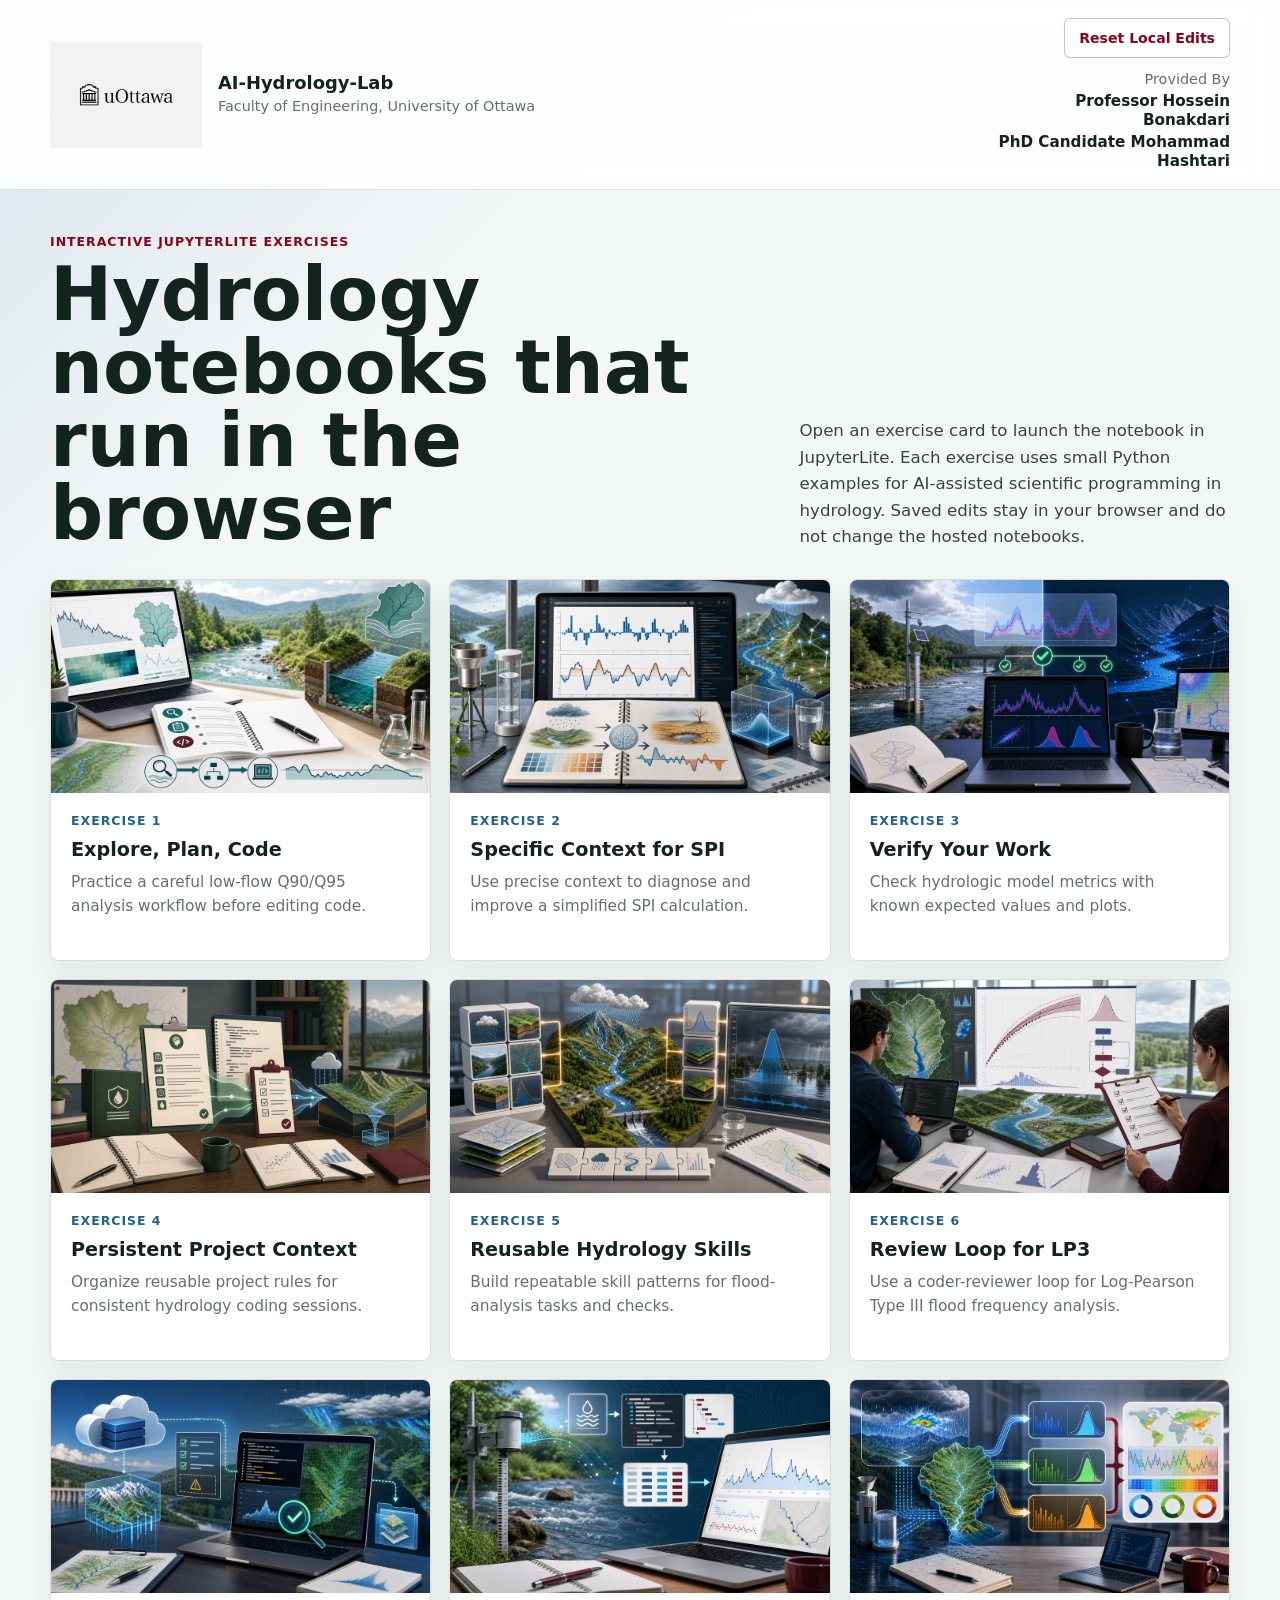
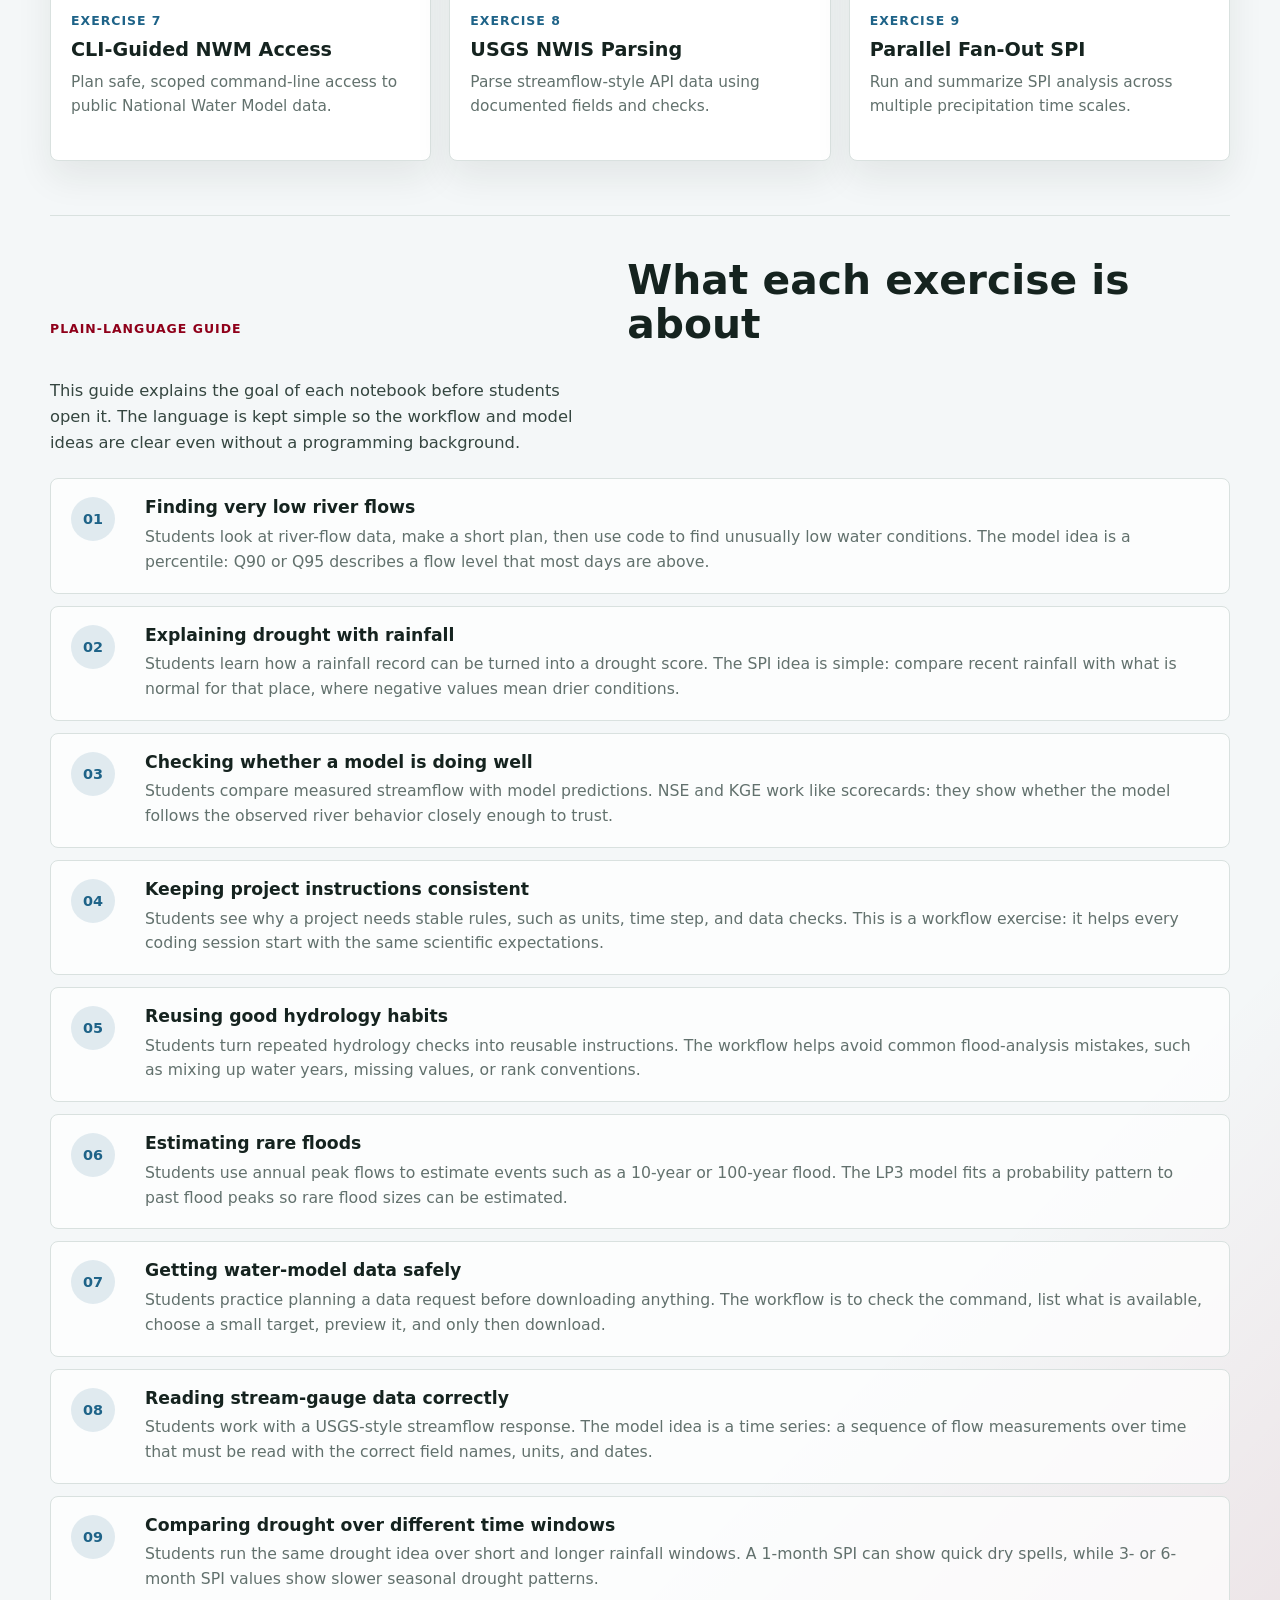
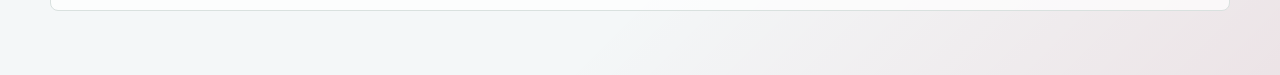
==== site/index.html @ 19d8a598 "Add plain-language exercise guide" ====
<!doctype html>
<html lang="en">
  <head>
    <meta charset="utf-8">
    <meta name="viewport" content="width=device-width, initial-scale=1">
    <title>AI-Hydrology-Lab</title>
    <meta
      name="description"
      content="Browser-based hydrology notebook exercises from the Faculty of Engineering, University of Ottawa."
    >
    <link rel="stylesheet" href="styles.css">
    <script id="jupyter-config-data" type="application/json">
      {}
    </script>
  </head>
  <body>
    <header class="site-header">
      <div class="header-inner">
        <a class="brand" href="./" aria-label="AI-Hydrology-Lab home">
          <img src="assets/uottawa_logo_horizontal_grey.png" alt="uOttawa logo">
          <span>
            <strong>AI-Hydrology-Lab</strong>
            <small>Faculty of Engineering, University of Ottawa</small>
          </span>
        </a>
        <div class="header-side">
          <a class="reset-link" href="reset.html">Reset Local Edits</a>
          <div class="credit">
            <span>Provided By</span>
            <strong>Professor Hossein Bonakdari</strong>
            <strong>PhD Candidate Mohammad Hashtari</strong>
          </div>
        </div>
      </div>
    </header>

    <main>
      <section class="intro" aria-labelledby="page-title">
        <div>
          <p class="eyebrow">Interactive JupyterLite exercises</p>
          <h1 id="page-title">Hydrology notebooks that run in the browser</h1>
        </div>
        <p>
          Open an exercise card to launch the notebook in JupyterLite. Each exercise uses small
          Python examples for AI-assisted scientific programming in hydrology.
          Saved edits stay in your browser and do not change the hosted notebooks.
        </p>
      </section>

      <section class="exercise-grid" aria-label="Exercise cards">
        <a class="exercise-card" href="lab/index.html?path=notebooks/01_explore_plan_code.ipynb">
          <img src="assets/exercise-01.jpg" alt="Low-flow analysis thumbnail">
          <div class="card-copy">
            <span>Exercise 1</span>
            <h2>Explore, Plan, Code</h2>
            <p>Practice a careful low-flow Q90/Q95 analysis workflow before editing code.</p>
          </div>
        </a>

        <a class="exercise-card" href="lab/index.html?path=notebooks/02_specific_context_spi.ipynb">
          <img src="assets/exercise-02.jpg" alt="SPI drought analysis thumbnail">
          <div class="card-copy">
            <span>Exercise 2</span>
            <h2>Specific Context for SPI</h2>
            <p>Use precise context to diagnose and improve a simplified SPI calculation.</p>
          </div>
        </a>

        <a class="exercise-card" href="lab/index.html?path=notebooks/03_verify_your_work_metrics.ipynb">
          <img src="assets/exercise-03.jpg" alt="Model metric verification thumbnail">
          <div class="card-copy">
            <span>Exercise 3</span>
            <h2>Verify Your Work</h2>
            <p>Check hydrologic model metrics with known expected values and plots.</p>
          </div>
        </a>

        <a class="exercise-card" href="lab/index.html?path=notebooks/04_persistent_project_context.ipynb">
          <img src="assets/exercise-04.jpg" alt="Project context workflow thumbnail">
          <div class="card-copy">
            <span>Exercise 4</span>
            <h2>Persistent Project Context</h2>
            <p>Organize reusable project rules for consistent hydrology coding sessions.</p>
          </div>
        </a>

        <a class="exercise-card" href="lab/index.html?path=notebooks/05_reusable_hydrology_skills.ipynb">
          <img src="assets/exercise-05.jpg" alt="Reusable hydrology skill thumbnail">
          <div class="card-copy">
            <span>Exercise 5</span>
            <h2>Reusable Hydrology Skills</h2>
            <p>Build repeatable skill patterns for flood-analysis tasks and checks.</p>
          </div>
        </a>

        <a class="exercise-card" href="lab/index.html?path=notebooks/06_review_loop_lp3_frequency.ipynb">
          <img src="assets/exercise-06.jpg" alt="Flood frequency review thumbnail">
          <div class="card-copy">
            <span>Exercise 6</span>
            <h2>Review Loop for LP3</h2>
            <p>Use a coder-reviewer loop for Log-Pearson Type III flood frequency analysis.</p>
          </div>
        </a>

        <a class="exercise-card" href="lab/index.html?path=notebooks/07_cli_guided_nwm_data_access.ipynb">
          <img src="assets/exercise-07.jpg" alt="NWM data access thumbnail">
          <div class="card-copy">
            <span>Exercise 7</span>
            <h2>CLI-Guided NWM Access</h2>
            <p>Plan safe, scoped command-line access to public National Water Model data.</p>
          </div>
        </a>

        <a class="exercise-card" href="lab/index.html?path=notebooks/08_api_grounded_usgs_nwis_streamflow.ipynb">
          <img src="assets/exercise-08.jpg" alt="USGS streamflow parsing thumbnail">
          <div class="card-copy">
            <span>Exercise 8</span>
            <h2>USGS NWIS Parsing</h2>
            <p>Parse streamflow-style API data using documented fields and checks.</p>
          </div>
        </a>

        <a class="exercise-card" href="lab/index.html?path=notebooks/09_parallel_fanout_spi_timescales.ipynb">
          <img src="assets/exercise-09.jpg" alt="Parallel SPI timescale thumbnail">
          <div class="card-copy">
            <span>Exercise 9</span>
            <h2>Parallel Fan-Out SPI</h2>
            <p>Run and summarize SPI analysis across multiple precipitation time scales.</p>
          </div>
        </a>
      </section>

      <section class="plain-guide" aria-labelledby="plain-guide-title">
        <div class="plain-guide-heading">
          <p class="eyebrow">Plain-language guide</p>
          <h2 id="plain-guide-title">What each exercise is about</h2>
          <p>
            This guide explains the goal of each notebook before students open it.
            The language is kept simple so the workflow and model ideas are clear even
            without a programming background.
          </p>
        </div>

        <div class="guide-list">
          <article class="guide-item">
            <span>01</span>
            <div>
              <h3>Finding very low river flows</h3>
              <p>
                Students look at river-flow data, make a short plan, then use code to
                find unusually low water conditions. The model idea is a percentile:
                Q90 or Q95 describes a flow level that most days are above.
              </p>
            </div>
          </article>

          <article class="guide-item">
            <span>02</span>
            <div>
              <h3>Explaining drought with rainfall</h3>
              <p>
                Students learn how a rainfall record can be turned into a drought score.
                The SPI idea is simple: compare recent rainfall with what is normal for
                that place, where negative values mean drier conditions.
              </p>
            </div>
          </article>

          <article class="guide-item">
            <span>03</span>
            <div>
              <h3>Checking whether a model is doing well</h3>
              <p>
                Students compare measured streamflow with model predictions. NSE and KGE
                work like scorecards: they show whether the model follows the observed
                river behavior closely enough to trust.
              </p>
            </div>
          </article>

          <article class="guide-item">
            <span>04</span>
            <div>
              <h3>Keeping project instructions consistent</h3>
              <p>
                Students see why a project needs stable rules, such as units, time step,
                and data checks. This is a workflow exercise: it helps every coding
                session start with the same scientific expectations.
              </p>
            </div>
          </article>

          <article class="guide-item">
            <span>05</span>
            <div>
              <h3>Reusing good hydrology habits</h3>
              <p>
                Students turn repeated hydrology checks into reusable instructions. The
                workflow helps avoid common flood-analysis mistakes, such as mixing up
                water years, missing values, or rank conventions.
              </p>
            </div>
          </article>

          <article class="guide-item">
            <span>06</span>
            <div>
              <h3>Estimating rare floods</h3>
              <p>
                Students use annual peak flows to estimate events such as a 10-year or
                100-year flood. The LP3 model fits a probability pattern to past flood
                peaks so rare flood sizes can be estimated.
              </p>
            </div>
          </article>

          <article class="guide-item">
            <span>07</span>
            <div>
              <h3>Getting water-model data safely</h3>
              <p>
                Students practice planning a data request before downloading anything.
                The workflow is to check the command, list what is available, choose a
                small target, preview it, and only then download.
              </p>
            </div>
          </article>

          <article class="guide-item">
            <span>08</span>
            <div>
              <h3>Reading stream-gauge data correctly</h3>
              <p>
                Students work with a USGS-style streamflow response. The model idea is a
                time series: a sequence of flow measurements over time that must be read
                with the correct field names, units, and dates.
              </p>
            </div>
          </article>

          <article class="guide-item">
            <span>09</span>
            <div>
              <h3>Comparing drought over different time windows</h3>
              <p>
                Students run the same drought idea over short and longer rainfall windows.
                A 1-month SPI can show quick dry spells, while 3- or 6-month SPI values
                show slower seasonal drought patterns.
              </p>
            </div>
          </article>
        </div>
      </section>
    </main>
  </body>
</html>
---- site/styles.css ----
:root {
  color-scheme: light;
  --ink: #15231f;
  --muted: #62716d;
  --surface: #ffffff;
  --line: #d9e1df;
  --page: #f4f7f8;
  --green: #173f35;
  --blue: #1e6388;
  --garnet: #8f001a;
  --gold: #d6a94a;
  font-family: Inter, ui-sans-serif, system-ui, -apple-system, BlinkMacSystemFont, "Segoe UI", sans-serif;
}

* {
  box-sizing: border-box;
}

body {
  margin: 0;
  min-width: 320px;
  overflow-x: hidden;
  background:
    linear-gradient(135deg, rgba(30, 99, 136, 0.12), transparent 34rem),
    linear-gradient(315deg, rgba(143, 0, 26, 0.08), transparent 32rem),
    var(--page);
  color: var(--ink);
}

html {
  overflow-x: hidden;
}

.site-header {
  border-bottom: 1px solid var(--line);
  background: rgba(255, 255, 255, 0.88);
  backdrop-filter: blur(14px);
}

.header-inner {
  width: min(1180px, calc(100% - 32px));
  margin: 0 auto;
  display: flex;
  align-items: center;
  justify-content: space-between;
  gap: 24px;
  padding: 18px 0;
}

.brand {
  display: flex;
  align-items: center;
  gap: 16px;
  width: 100%;
  min-width: 0;
  color: inherit;
  text-decoration: none;
}

.brand img {
  width: 152px;
  height: auto;
  display: block;
}

.brand span,
.credit,
.header-side {
  display: grid;
  gap: 3px;
  min-width: 0;
}

.brand strong {
  font-size: 1.12rem;
  line-height: 1.15;
}

.brand small,
.credit span {
  color: var(--muted);
  font-size: 0.9rem;
  line-height: 1.35;
  overflow-wrap: break-word;
}

.credit {
  text-align: right;
  font-size: 0.95rem;
  line-height: 1.25;
}

.header-side {
  justify-items: end;
  gap: 12px;
}

.reset-link,
.reset-action,
.secondary-link {
  display: inline-flex;
  align-items: center;
  justify-content: center;
  min-height: 40px;
  border-radius: 6px;
  font-weight: 800;
  text-decoration: none;
}

.reset-link {
  padding: 0 14px;
  border: 1px solid rgba(143, 0, 26, 0.28);
  background: #fff;
  color: var(--garnet);
  font-size: 0.88rem;
}

.reset-link:hover,
.reset-link:focus-visible {
  border-color: rgba(143, 0, 26, 0.6);
  outline: 3px solid rgba(143, 0, 26, 0.12);
}

main {
  width: min(1180px, calc(100% - 32px));
  margin: 0 auto;
  padding: 44px 0 64px;
}

.intro {
  display: grid;
  grid-template-columns: minmax(0, 1.25fr) minmax(280px, 0.75fr);
  align-items: end;
  gap: 32px;
  margin-bottom: 28px;
}

.eyebrow {
  margin: 0 0 10px;
  color: var(--garnet);
  font-size: 0.78rem;
  font-weight: 800;
  letter-spacing: 0.08em;
  text-transform: uppercase;
}

h1 {
  margin: 0;
  max-width: 760px;
  font-size: 4.65rem;
  line-height: 0.98;
  letter-spacing: 0;
  overflow-wrap: break-word;
}

.intro > p {
  margin: 0;
  color: #354640;
  font-size: 1.04rem;
  line-height: 1.6;
  overflow-wrap: break-word;
}

.exercise-grid {
  display: grid;
  grid-template-columns: repeat(3, minmax(0, 1fr));
  gap: 18px;
}

.plain-guide {
  margin-top: 54px;
  padding-top: 42px;
  border-top: 1px solid var(--line);
}

.plain-guide-heading {
  display: grid;
  grid-template-columns: minmax(0, 0.95fr) minmax(280px, 1.05fr);
  gap: 32px;
  align-items: end;
  margin-bottom: 22px;
}

.plain-guide-heading h2 {
  margin: 0;
  max-width: 620px;
  font-size: 2.55rem;
  line-height: 1.08;
}

.plain-guide-heading > p:last-child {
  margin: 0;
  color: #354640;
  font-size: 1.02rem;
  line-height: 1.6;
}

.guide-list {
  display: grid;
  gap: 12px;
}

.guide-item {
  display: grid;
  grid-template-columns: 56px minmax(0, 1fr);
  gap: 18px;
  align-items: start;
  padding: 18px 20px;
  border: 1px solid var(--line);
  border-radius: 8px;
  background: rgba(255, 255, 255, 0.72);
}

.guide-item > span {
  display: inline-flex;
  align-items: center;
  justify-content: center;
  width: 44px;
  height: 44px;
  border-radius: 50%;
  background: rgba(30, 99, 136, 0.12);
  color: var(--blue);
  font-size: 0.9rem;
  font-weight: 900;
}

.guide-item h3 {
  margin: 0 0 6px;
  font-size: 1.08rem;
  line-height: 1.25;
}

.guide-item p {
  margin: 0;
  color: var(--muted);
  font-size: 0.98rem;
  line-height: 1.58;
}

.reset-panel {
  max-width: 720px;
  padding: 32px;
  border: 1px solid var(--line);
  border-radius: 8px;
  background: var(--surface);
  box-shadow: 0 16px 36px rgba(21, 35, 31, 0.08);
}

.reset-panel h1 {
  max-width: 680px;
  font-size: 2.4rem;
  line-height: 1.08;
}

.reset-panel p,
.reset-panel li,
.reset-status {
  color: #354640;
  font-size: 1rem;
  line-height: 1.6;
}

.reset-panel ul {
  padding-left: 1.25rem;
}

.reset-actions {
  display: flex;
  flex-wrap: wrap;
  gap: 12px;
  margin-top: 22px;
}

.reset-action {
  border: 0;
  padding: 0 18px;
  background: var(--garnet);
  color: #fff;
  cursor: pointer;
  font: inherit;
}

.reset-action:disabled {
  cursor: progress;
  opacity: 0.68;
}

.secondary-link {
  padding: 0 16px;
  border: 1px solid var(--line);
  color: var(--ink);
}

.reset-status {
  min-height: 1.6em;
  margin: 18px 0 0;
  font-weight: 700;
}

.exercise-card {
  min-width: 0;
  display: grid;
  grid-template-rows: auto 1fr;
  overflow: hidden;
  min-height: 382px;
  border: 1px solid var(--line);
  border-radius: 8px;
  background: var(--surface);
  color: inherit;
  text-decoration: none;
  box-shadow: 0 16px 36px rgba(21, 35, 31, 0.08);
  transition: transform 160ms ease, box-shadow 160ms ease, border-color 160ms ease;
}

.exercise-card:hover,
.exercise-card:focus-visible {
  transform: translateY(-3px);
  border-color: rgba(30, 99, 136, 0.5);
  box-shadow: 0 22px 48px rgba(21, 35, 31, 0.14);
  outline: none;
}

.exercise-card img {
  width: 100%;
  aspect-ratio: 16 / 9;
  object-fit: cover;
  display: block;
  background: #dfe8ea;
}

.card-copy {
  display: grid;
  align-content: start;
  gap: 10px;
  padding: 20px;
}

.card-copy span {
  color: var(--blue);
  font-size: 0.78rem;
  font-weight: 800;
  letter-spacing: 0.08em;
  text-transform: uppercase;
}

.card-copy h2 {
  margin: 0;
  font-size: 1.2rem;
  line-height: 1.2;
}

.card-copy p {
  margin: 0;
  color: var(--muted);
  font-size: 0.96rem;
  line-height: 1.55;
  overflow-wrap: break-word;
}

@media (max-width: 920px) {
  .header-inner,
  .intro {
    align-items: start;
    grid-template-columns: 1fr;
  }

  .header-inner {
    display: grid;
  }

  .credit,
  .header-side {
    text-align: left;
    justify-items: start;
  }

  .exercise-grid {
    grid-template-columns: repeat(2, minmax(0, 1fr));
  }

  .plain-guide-heading {
    grid-template-columns: 1fr;
    align-items: start;
  }

  h1 {
    font-size: 3.35rem;
  }
}

@media (max-width: 640px) {
  .header-inner,
  main {
    width: min(100% - 24px, 1180px);
  }

  .brand {
    display: grid;
    align-items: flex-start;
    gap: 14px;
  }

  .brand img {
    width: 96px;
  }

  main {
    padding-top: 32px;
  }

  h1 {
    font-size: 2.06rem;
    line-height: 1.08;
    max-width: 11ch;
  }

  .brand small,
  .intro > p,
  .card-copy p {
    max-width: 34ch;
  }

  .exercise-grid {
    grid-template-columns: 1fr;
  }

  .exercise-card {
    min-height: 0;
  }

  .plain-guide {
    margin-top: 38px;
    padding-top: 30px;
  }

  .plain-guide-heading h2 {
    font-size: 1.8rem;
  }

  .guide-item {
    grid-template-columns: 1fr;
    gap: 10px;
    padding: 16px;
  }

  .guide-item > span {
    width: 38px;
    height: 38px;
  }
}
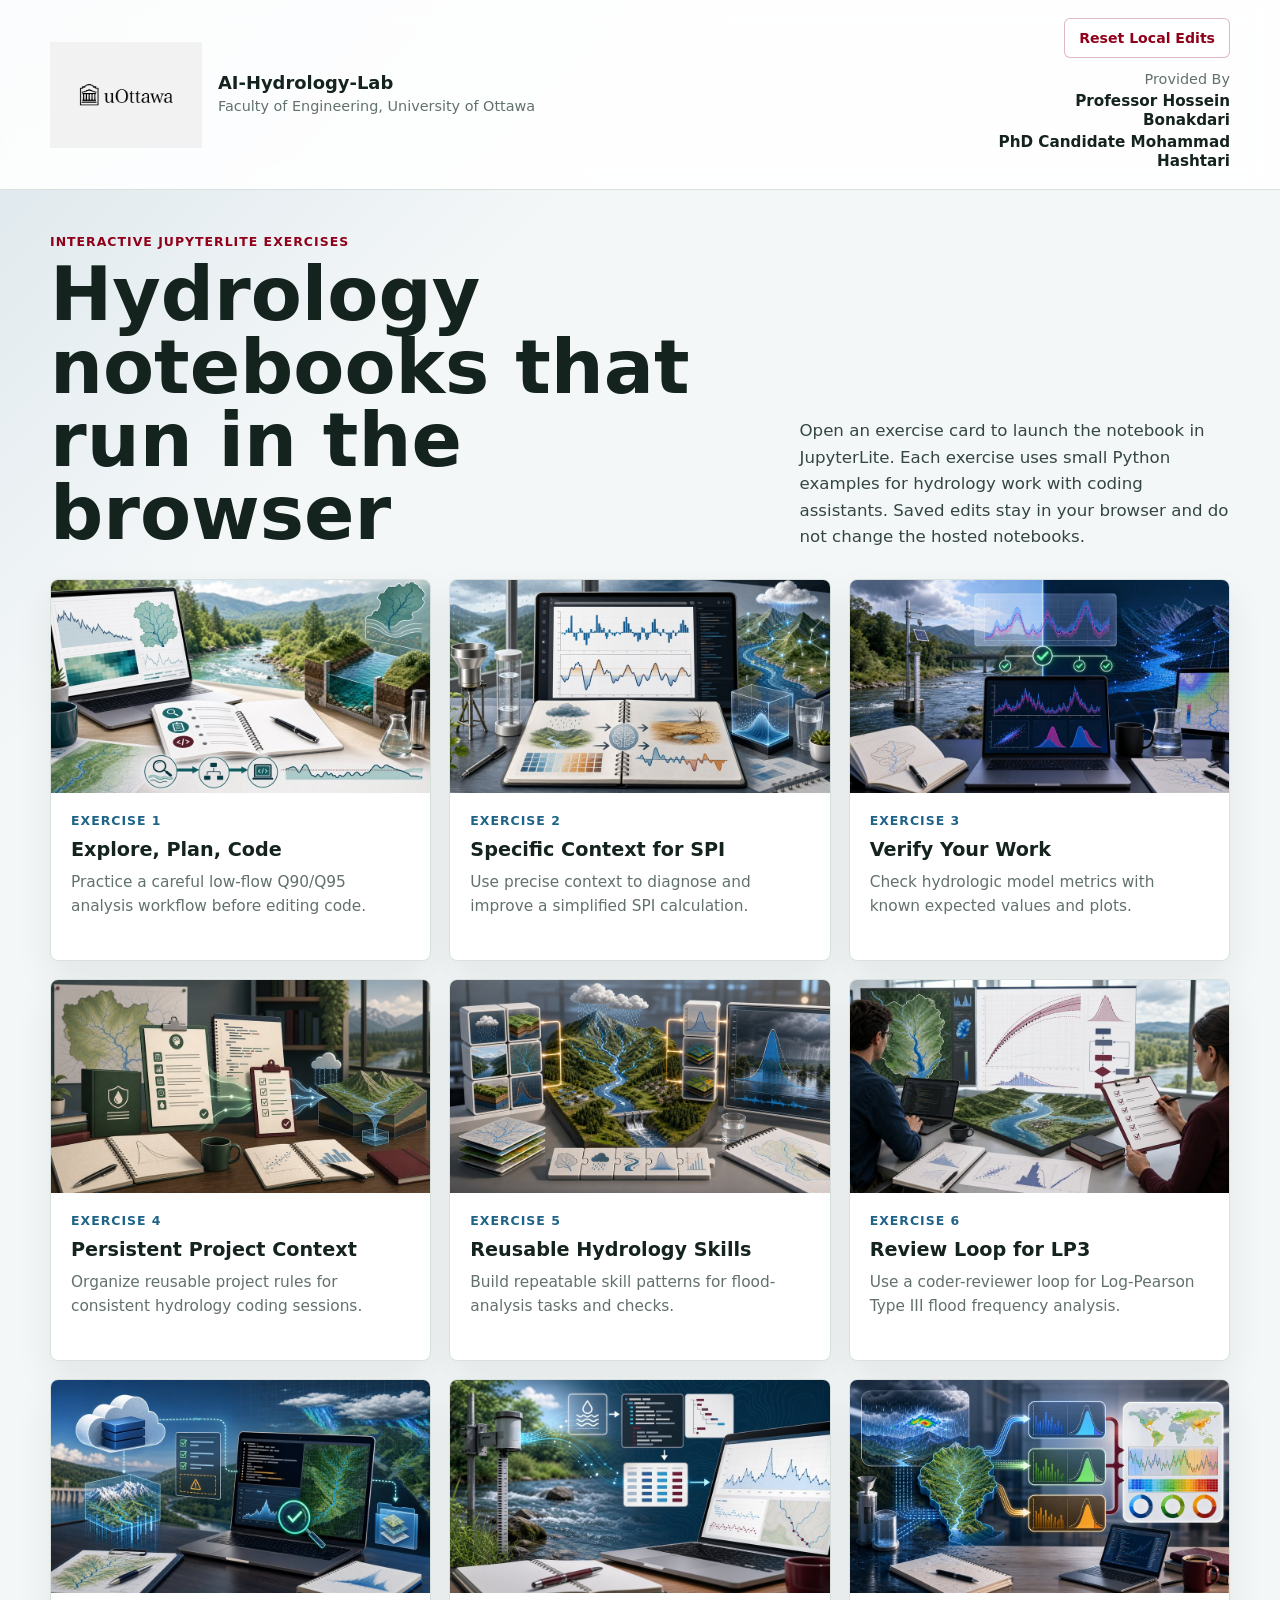
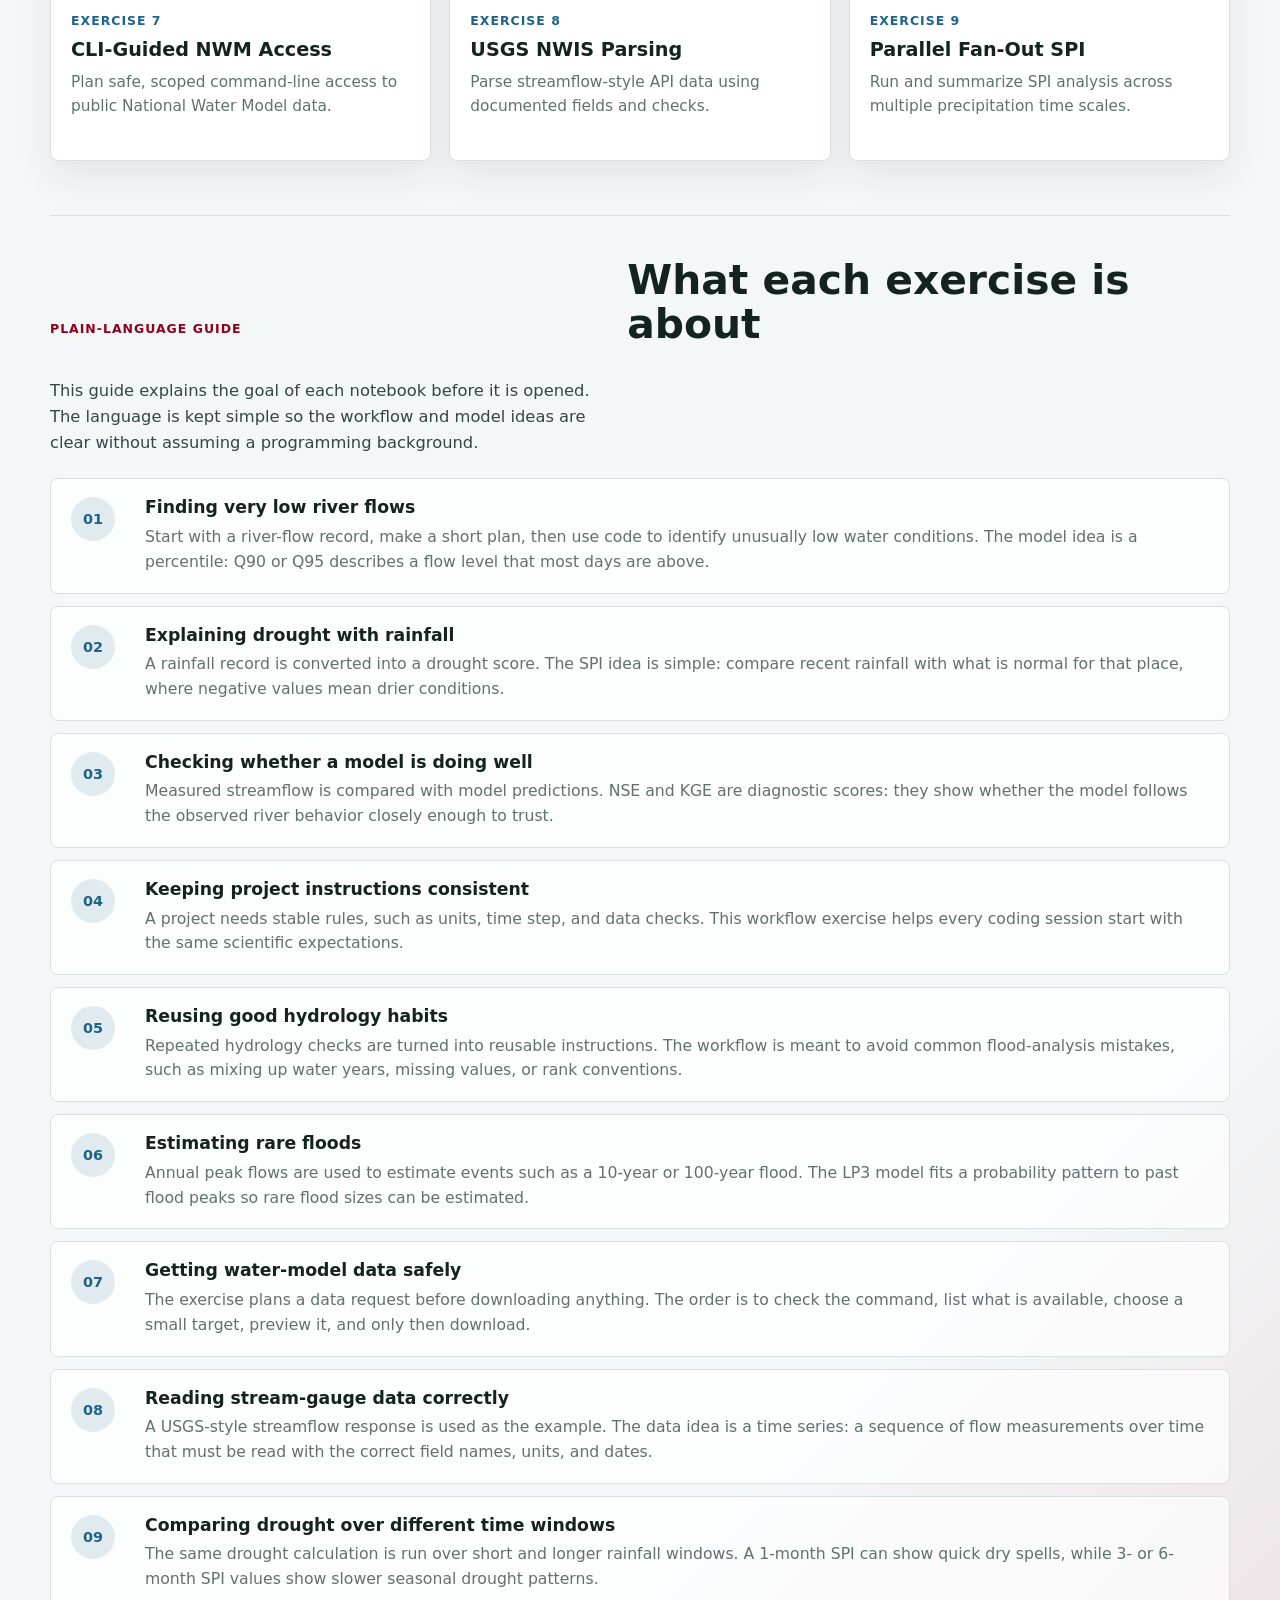
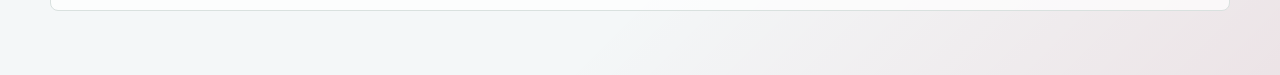
==== commit 8201c18c: "Polish exercise copy for course tone" ====
--- a/site/index.html
+++ b/site/index.html
@@ -42,7 +42,7 @@
         </div>
         <p>
           Open an exercise card to launch the notebook in JupyterLite. Each exercise uses small
-          Python examples for AI-assisted scientific programming in hydrology.
+          Python examples for hydrology work with coding assistants.
           Saved edits stay in your browser and do not change the hosted notebooks.
         </p>
       </section>
@@ -135,9 +135,9 @@
           <p class="eyebrow">Plain-language guide</p>
           <h2 id="plain-guide-title">What each exercise is about</h2>
           <p>
-            This guide explains the goal of each notebook before students open it.
-            The language is kept simple so the workflow and model ideas are clear even
-            without a programming background.
+            This guide explains the goal of each notebook before it is opened.
+            The language is kept simple so the workflow and model ideas are clear
+            without assuming a programming background.
           </p>
         </div>
 
@@ -147,8 +147,8 @@
             <div>
               <h3>Finding very low river flows</h3>
               <p>
-                Students look at river-flow data, make a short plan, then use code to
-                find unusually low water conditions. The model idea is a percentile:
+                Start with a river-flow record, make a short plan, then use code to
+                identify unusually low water conditions. The model idea is a percentile:
                 Q90 or Q95 describes a flow level that most days are above.
               </p>
             </div>
@@ -159,8 +159,8 @@
             <div>
               <h3>Explaining drought with rainfall</h3>
               <p>
-                Students learn how a rainfall record can be turned into a drought score.
-                The SPI idea is simple: compare recent rainfall with what is normal for
+                A rainfall record is converted into a drought score. The SPI idea is
+                simple: compare recent rainfall with what is normal for
                 that place, where negative values mean drier conditions.
               </p>
             </div>
@@ -171,8 +171,8 @@
             <div>
               <h3>Checking whether a model is doing well</h3>
               <p>
-                Students compare measured streamflow with model predictions. NSE and KGE
-                work like scorecards: they show whether the model follows the observed
+                Measured streamflow is compared with model predictions. NSE and KGE
+                are diagnostic scores: they show whether the model follows the observed
                 river behavior closely enough to trust.
               </p>
             </div>
@@ -183,8 +183,8 @@
             <div>
               <h3>Keeping project instructions consistent</h3>
               <p>
-                Students see why a project needs stable rules, such as units, time step,
-                and data checks. This is a workflow exercise: it helps every coding
+                A project needs stable rules, such as units, time step,
+                and data checks. This workflow exercise helps every coding
                 session start with the same scientific expectations.
               </p>
             </div>
@@ -195,8 +195,8 @@
             <div>
               <h3>Reusing good hydrology habits</h3>
               <p>
-                Students turn repeated hydrology checks into reusable instructions. The
-                workflow helps avoid common flood-analysis mistakes, such as mixing up
+                Repeated hydrology checks are turned into reusable instructions. The
+                workflow is meant to avoid common flood-analysis mistakes, such as mixing up
                 water years, missing values, or rank conventions.
               </p>
             </div>
@@ -207,7 +207,7 @@
             <div>
               <h3>Estimating rare floods</h3>
               <p>
-                Students use annual peak flows to estimate events such as a 10-year or
+                Annual peak flows are used to estimate events such as a 10-year or
                 100-year flood. The LP3 model fits a probability pattern to past flood
                 peaks so rare flood sizes can be estimated.
               </p>
@@ -219,8 +219,8 @@
             <div>
               <h3>Getting water-model data safely</h3>
               <p>
-                Students practice planning a data request before downloading anything.
-                The workflow is to check the command, list what is available, choose a
+                The exercise plans a data request before downloading anything.
+                The order is to check the command, list what is available, choose a
                 small target, preview it, and only then download.
               </p>
             </div>
@@ -231,7 +231,7 @@
             <div>
               <h3>Reading stream-gauge data correctly</h3>
               <p>
-                Students work with a USGS-style streamflow response. The model idea is a
+                A USGS-style streamflow response is used as the example. The data idea is a
                 time series: a sequence of flow measurements over time that must be read
                 with the correct field names, units, and dates.
               </p>
@@ -243,7 +243,7 @@
             <div>
               <h3>Comparing drought over different time windows</h3>
               <p>
-                Students run the same drought idea over short and longer rainfall windows.
+                The same drought calculation is run over short and longer rainfall windows.
                 A 1-month SPI can show quick dry spells, while 3- or 6-month SPI values
                 show slower seasonal drought patterns.
               </p>
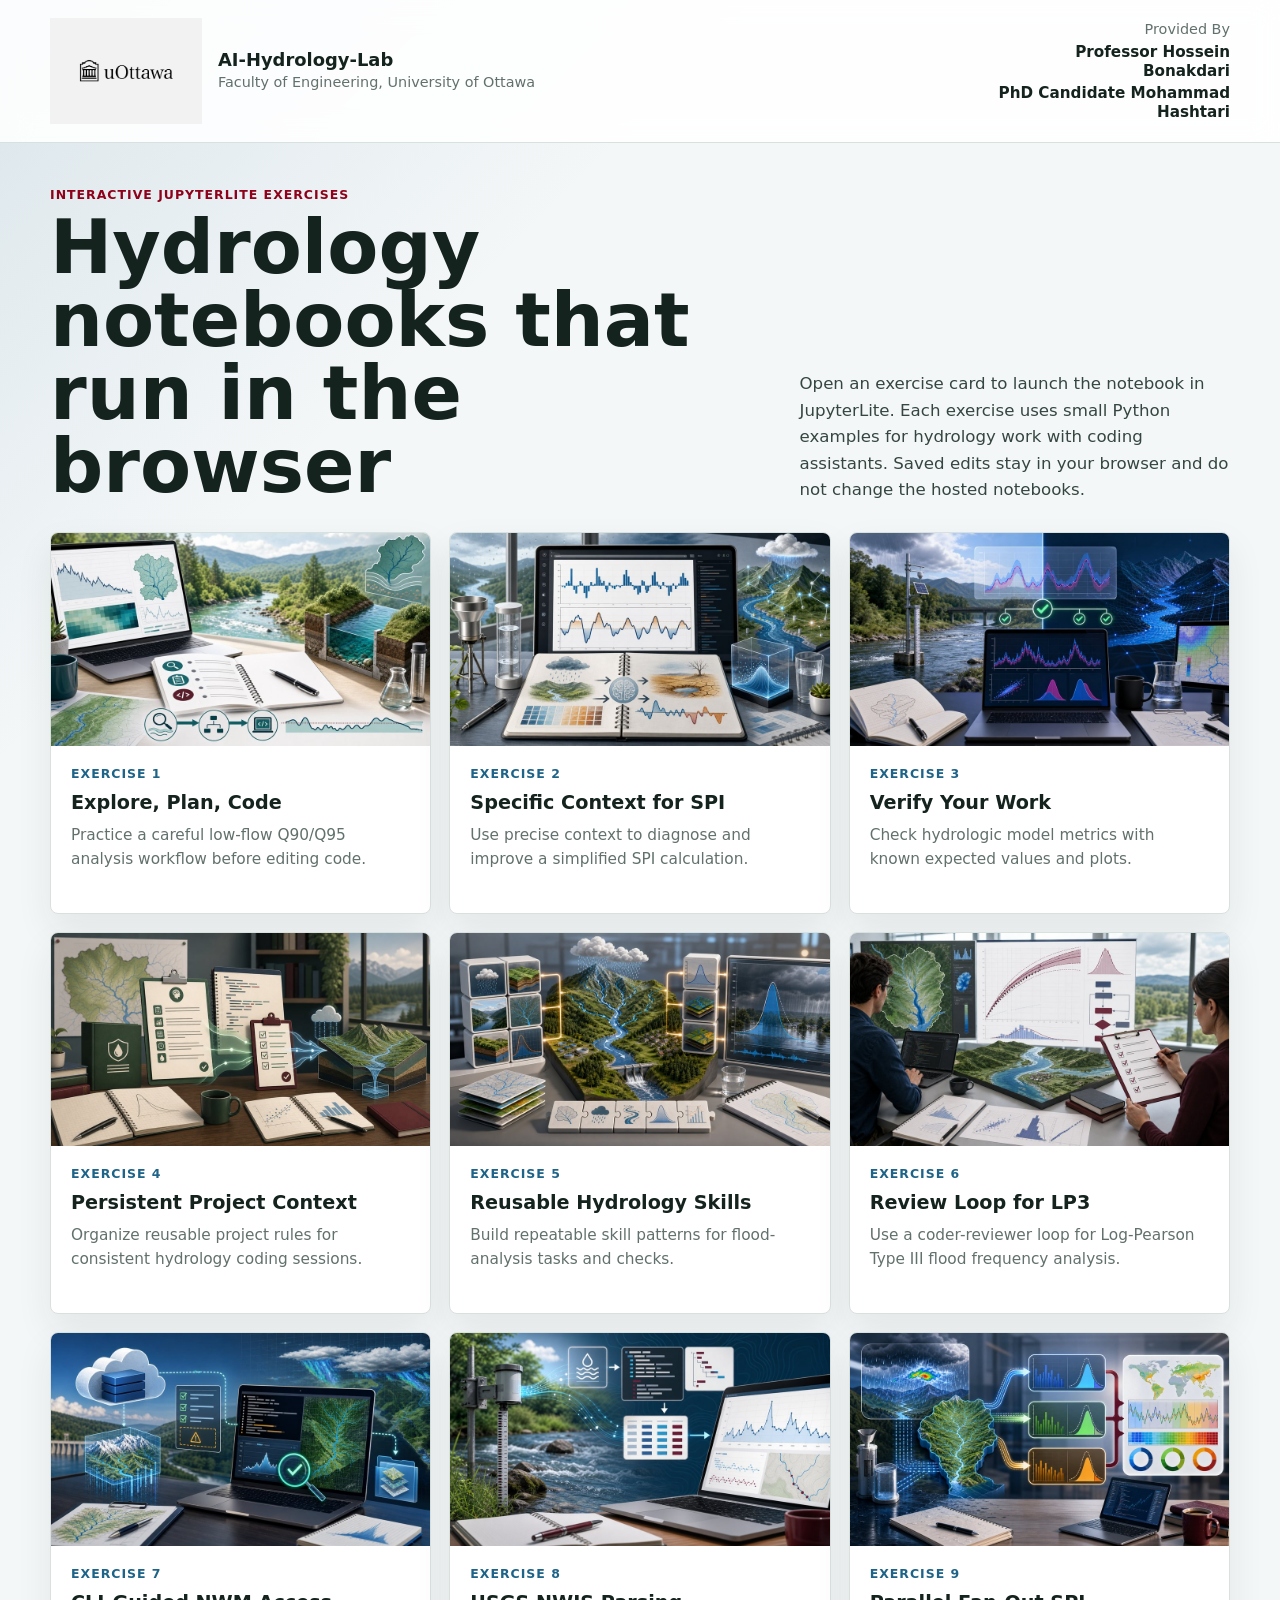
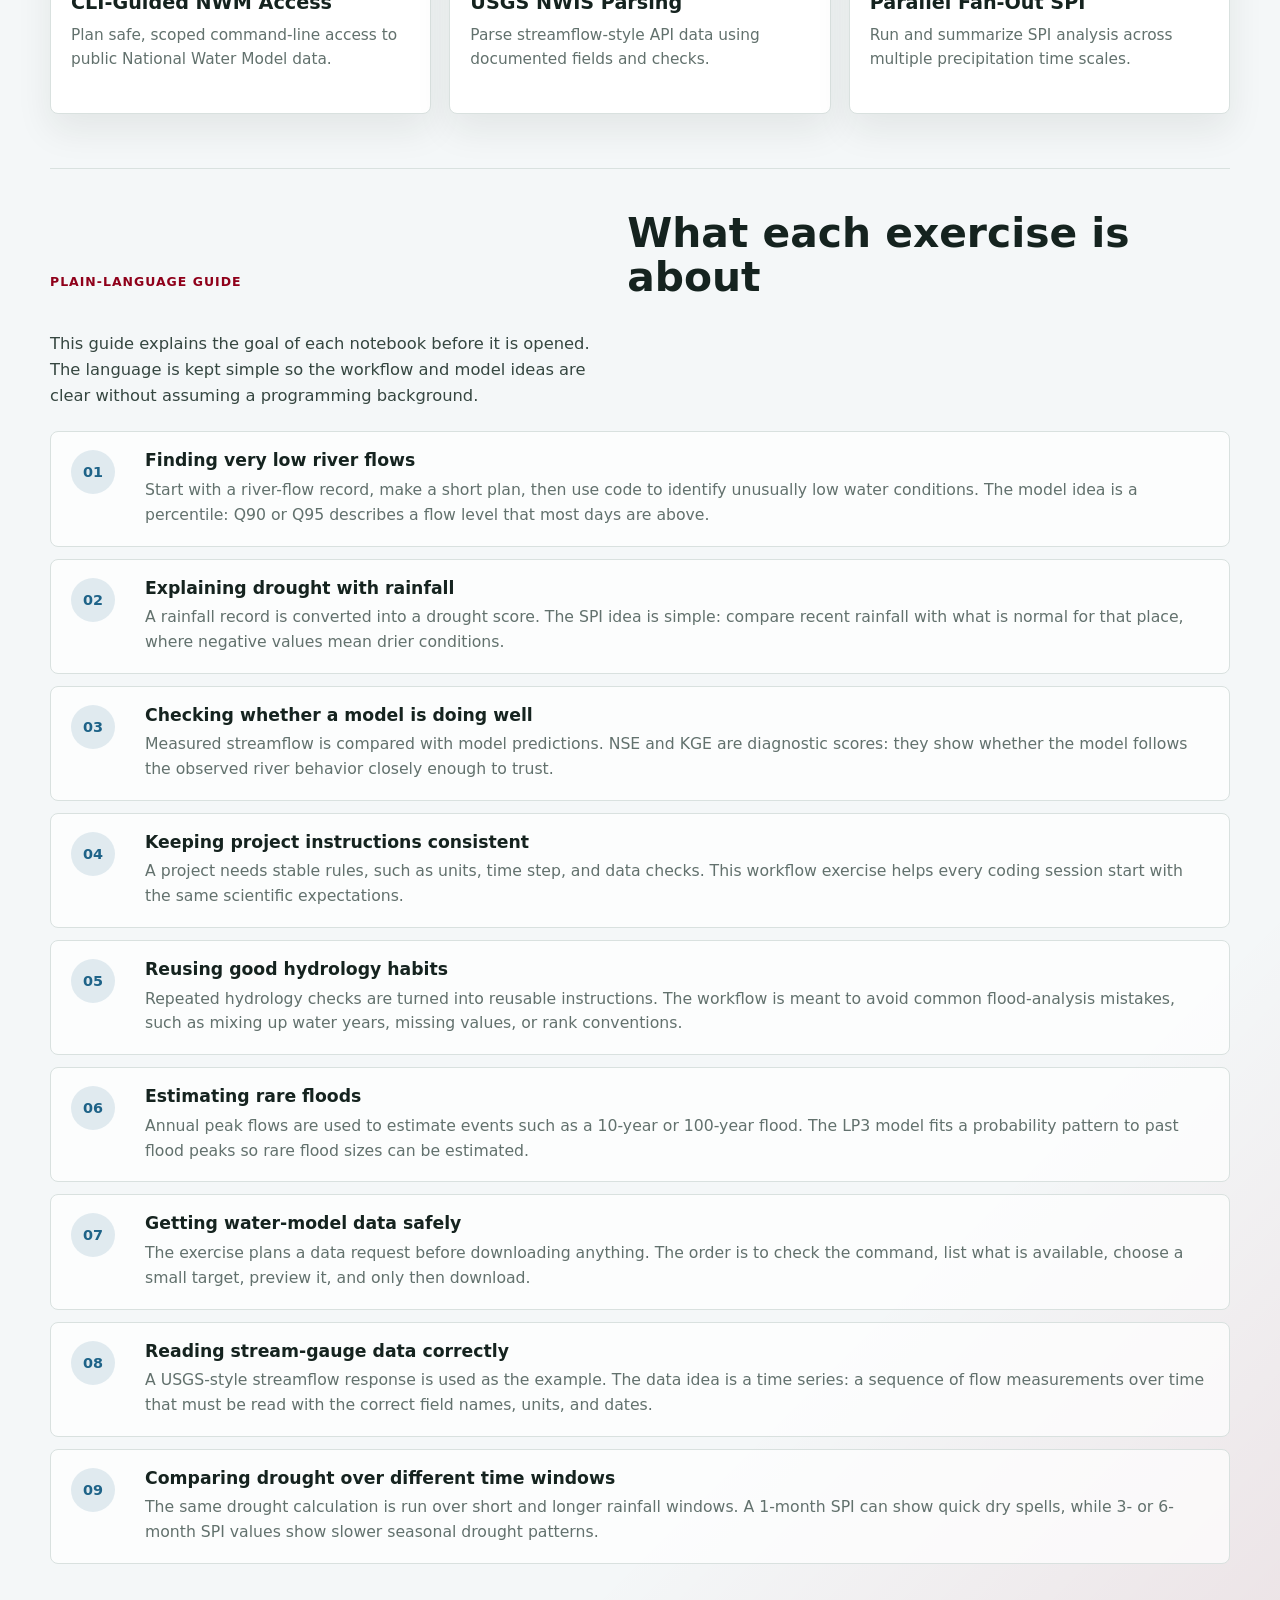
==== commit 7639c8ae: "Remove local reset control" ====
--- a/site/index.html
+++ b/site/index.html
@@ -24,7 +24,6 @@
           </span>
         </a>
         <div class="header-side">
-          <a class="reset-link" href="reset.html">Reset Local Edits</a>
           <div class="credit">
             <span>Provided By</span>
             <strong>Professor Hossein Bonakdari</strong>
--- a/site/styles.css
+++ b/site/styles.css
@@ -95,32 +95,6 @@
   gap: 12px;
 }
 
-.reset-link,
-.reset-action,
-.secondary-link {
-  display: inline-flex;
-  align-items: center;
-  justify-content: center;
-  min-height: 40px;
-  border-radius: 6px;
-  font-weight: 800;
-  text-decoration: none;
-}
-
-.reset-link {
-  padding: 0 14px;
-  border: 1px solid rgba(143, 0, 26, 0.28);
-  background: #fff;
-  color: var(--garnet);
-  font-size: 0.88rem;
-}
-
-.reset-link:hover,
-.reset-link:focus-visible {
-  border-color: rgba(143, 0, 26, 0.6);
-  outline: 3px solid rgba(143, 0, 26, 0.12);
-}
-
 main {
   width: min(1180px, calc(100% - 32px));
   margin: 0 auto;
@@ -237,66 +211,6 @@
   line-height: 1.58;
 }
 
-.reset-panel {
-  max-width: 720px;
-  padding: 32px;
-  border: 1px solid var(--line);
-  border-radius: 8px;
-  background: var(--surface);
-  box-shadow: 0 16px 36px rgba(21, 35, 31, 0.08);
-}
-
-.reset-panel h1 {
-  max-width: 680px;
-  font-size: 2.4rem;
-  line-height: 1.08;
-}
-
-.reset-panel p,
-.reset-panel li,
-.reset-status {
-  color: #354640;
-  font-size: 1rem;
-  line-height: 1.6;
-}
-
-.reset-panel ul {
-  padding-left: 1.25rem;
-}
-
-.reset-actions {
-  display: flex;
-  flex-wrap: wrap;
-  gap: 12px;
-  margin-top: 22px;
-}
-
-.reset-action {
-  border: 0;
-  padding: 0 18px;
-  background: var(--garnet);
-  color: #fff;
-  cursor: pointer;
-  font: inherit;
-}
-
-.reset-action:disabled {
-  cursor: progress;
-  opacity: 0.68;
-}
-
-.secondary-link {
-  padding: 0 16px;
-  border: 1px solid var(--line);
-  color: var(--ink);
-}
-
-.reset-status {
-  min-height: 1.6em;
-  margin: 18px 0 0;
-  font-weight: 700;
-}
-
 .exercise-card {
   min-width: 0;
   display: grid;
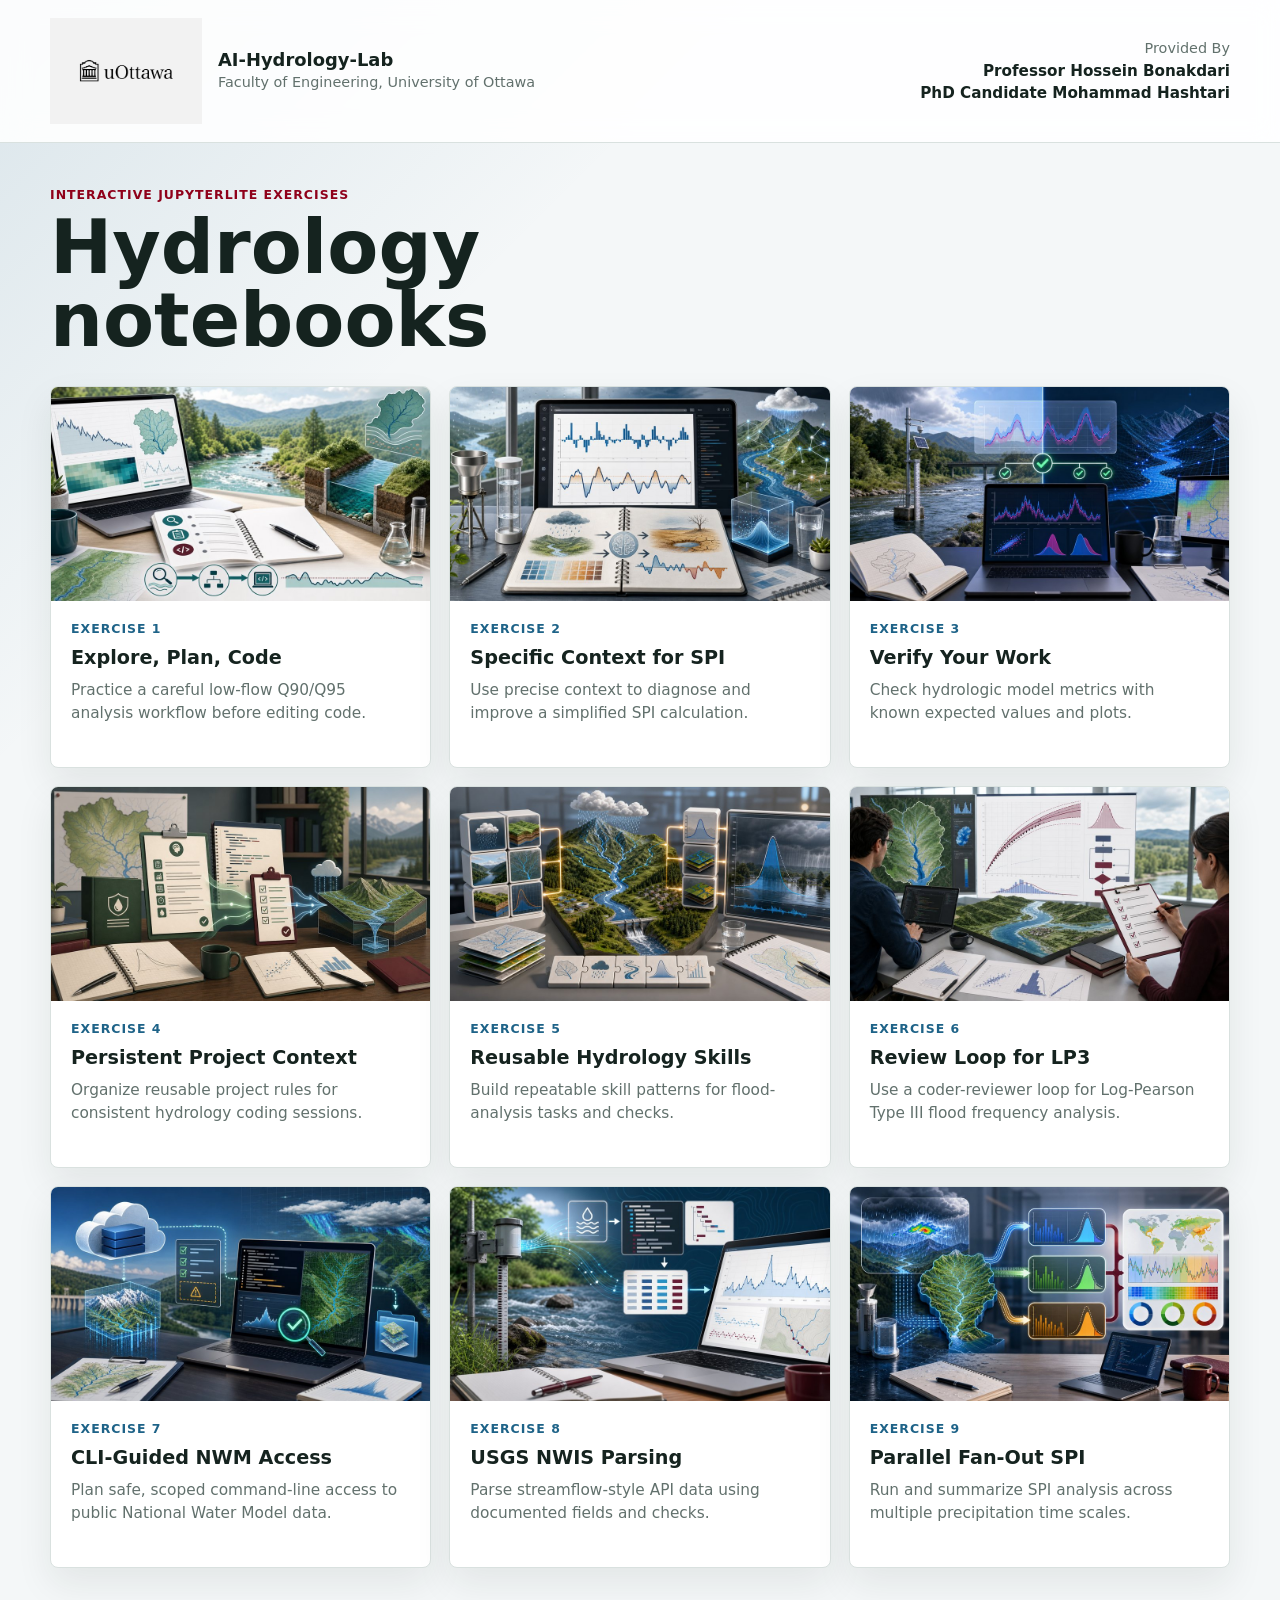
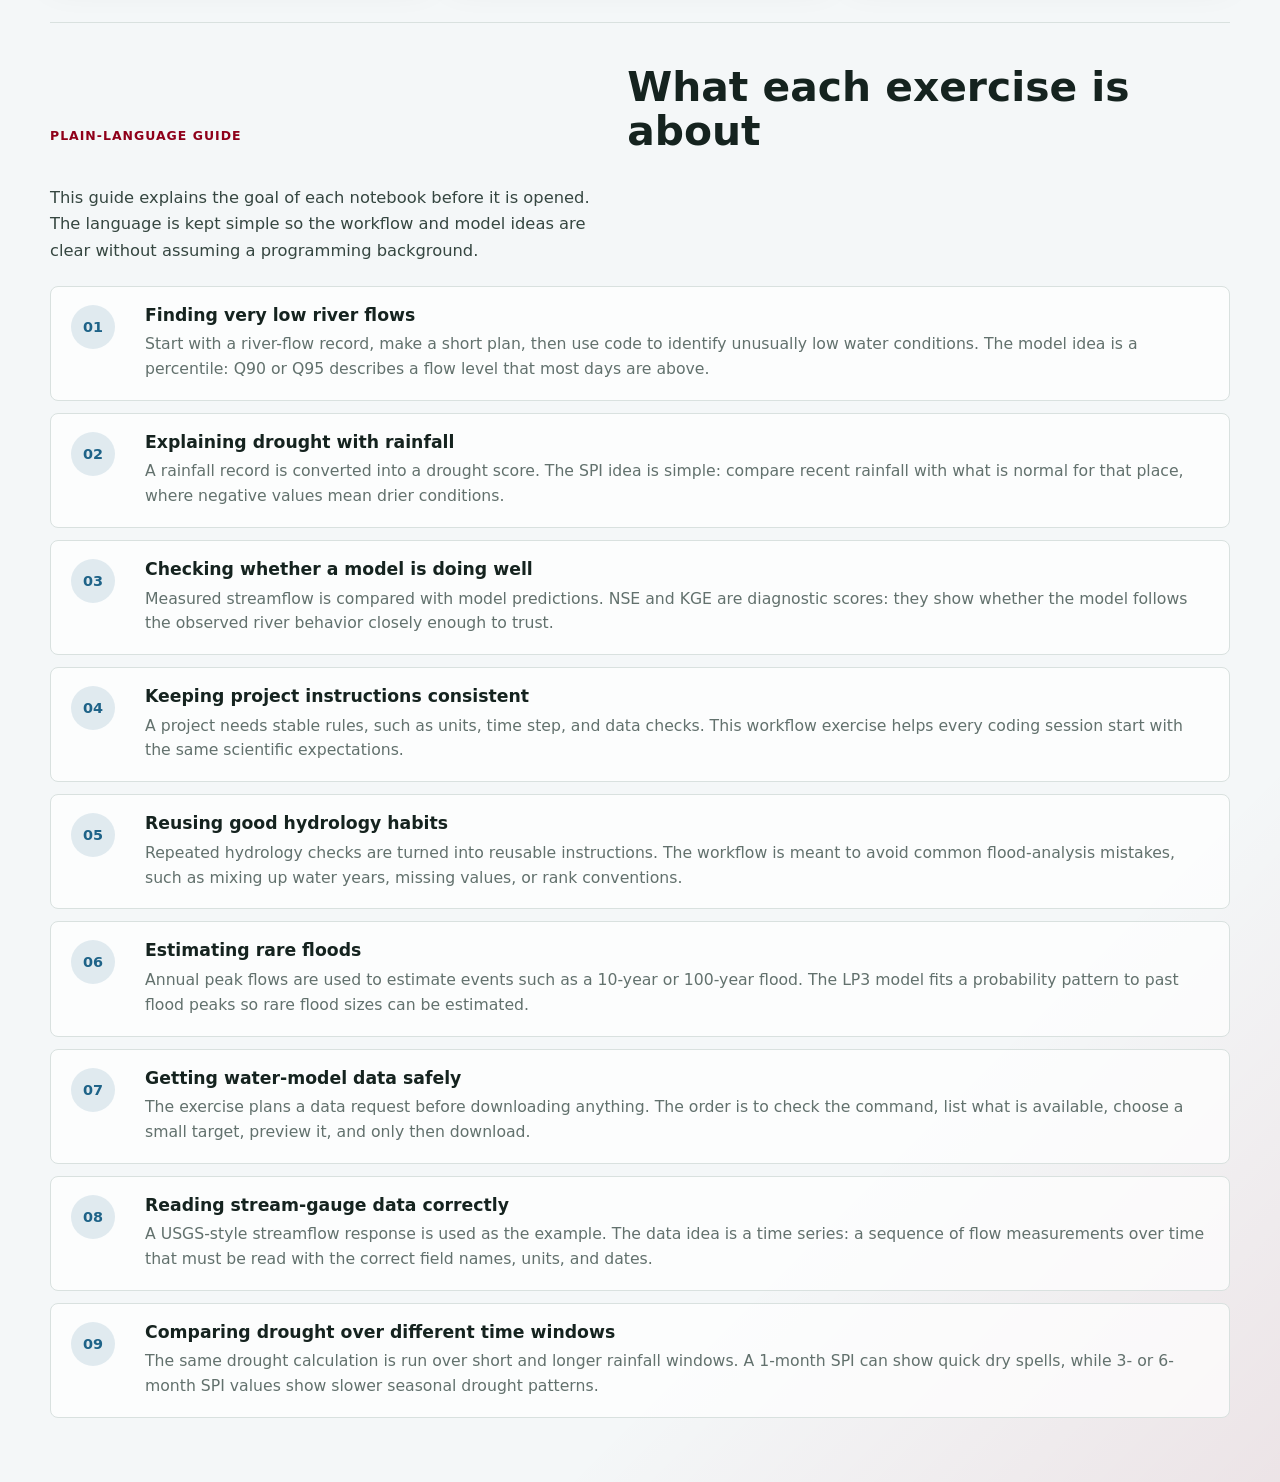
==== commit 72eeed84: "Simplify homepage intro" ====
--- a/site/index.html
+++ b/site/index.html
@@ -37,13 +37,8 @@
       <section class="intro" aria-labelledby="page-title">
         <div>
           <p class="eyebrow">Interactive JupyterLite exercises</p>
-          <h1 id="page-title">Hydrology notebooks that run in the browser</h1>
-        </div>
-        <p>
-          Open an exercise card to launch the notebook in JupyterLite. Each exercise uses small
-          Python examples for hydrology work with coding assistants.
-          Saved edits stay in your browser and do not change the hosted notebooks.
-        </p>
+          <h1 id="page-title">Hydrology notebooks</h1>
+        </div>
       </section>
 
       <section class="exercise-grid" aria-label="Exercise cards">
--- a/site/styles.css
+++ b/site/styles.css
@@ -52,6 +52,7 @@
   align-items: center;
   gap: 16px;
   width: 100%;
+  flex: 1 1 auto;
   min-width: 0;
   color: inherit;
   text-decoration: none;
@@ -90,9 +91,14 @@
   line-height: 1.25;
 }
 
+.credit strong {
+  white-space: nowrap;
+}
+
 .header-side {
   justify-items: end;
   gap: 12px;
+  flex: 0 0 auto;
 }
 
 main {
@@ -102,10 +108,6 @@
 }
 
 .intro {
-  display: grid;
-  grid-template-columns: minmax(0, 1.25fr) minmax(280px, 0.75fr);
-  align-items: end;
-  gap: 32px;
   margin-bottom: 28px;
 }
 
@@ -124,14 +126,6 @@
   font-size: 4.65rem;
   line-height: 0.98;
   letter-spacing: 0;
-  overflow-wrap: break-word;
-}
-
-.intro > p {
-  margin: 0;
-  color: #354640;
-  font-size: 1.04rem;
-  line-height: 1.6;
   overflow-wrap: break-word;
 }
 
@@ -272,8 +266,7 @@
 }
 
 @media (max-width: 920px) {
-  .header-inner,
-  .intro {
+  .header-inner {
     align-items: start;
     grid-template-columns: 1fr;
   }
@@ -329,7 +322,6 @@
   }
 
   .brand small,
-  .intro > p,
   .card-copy p {
     max-width: 34ch;
   }
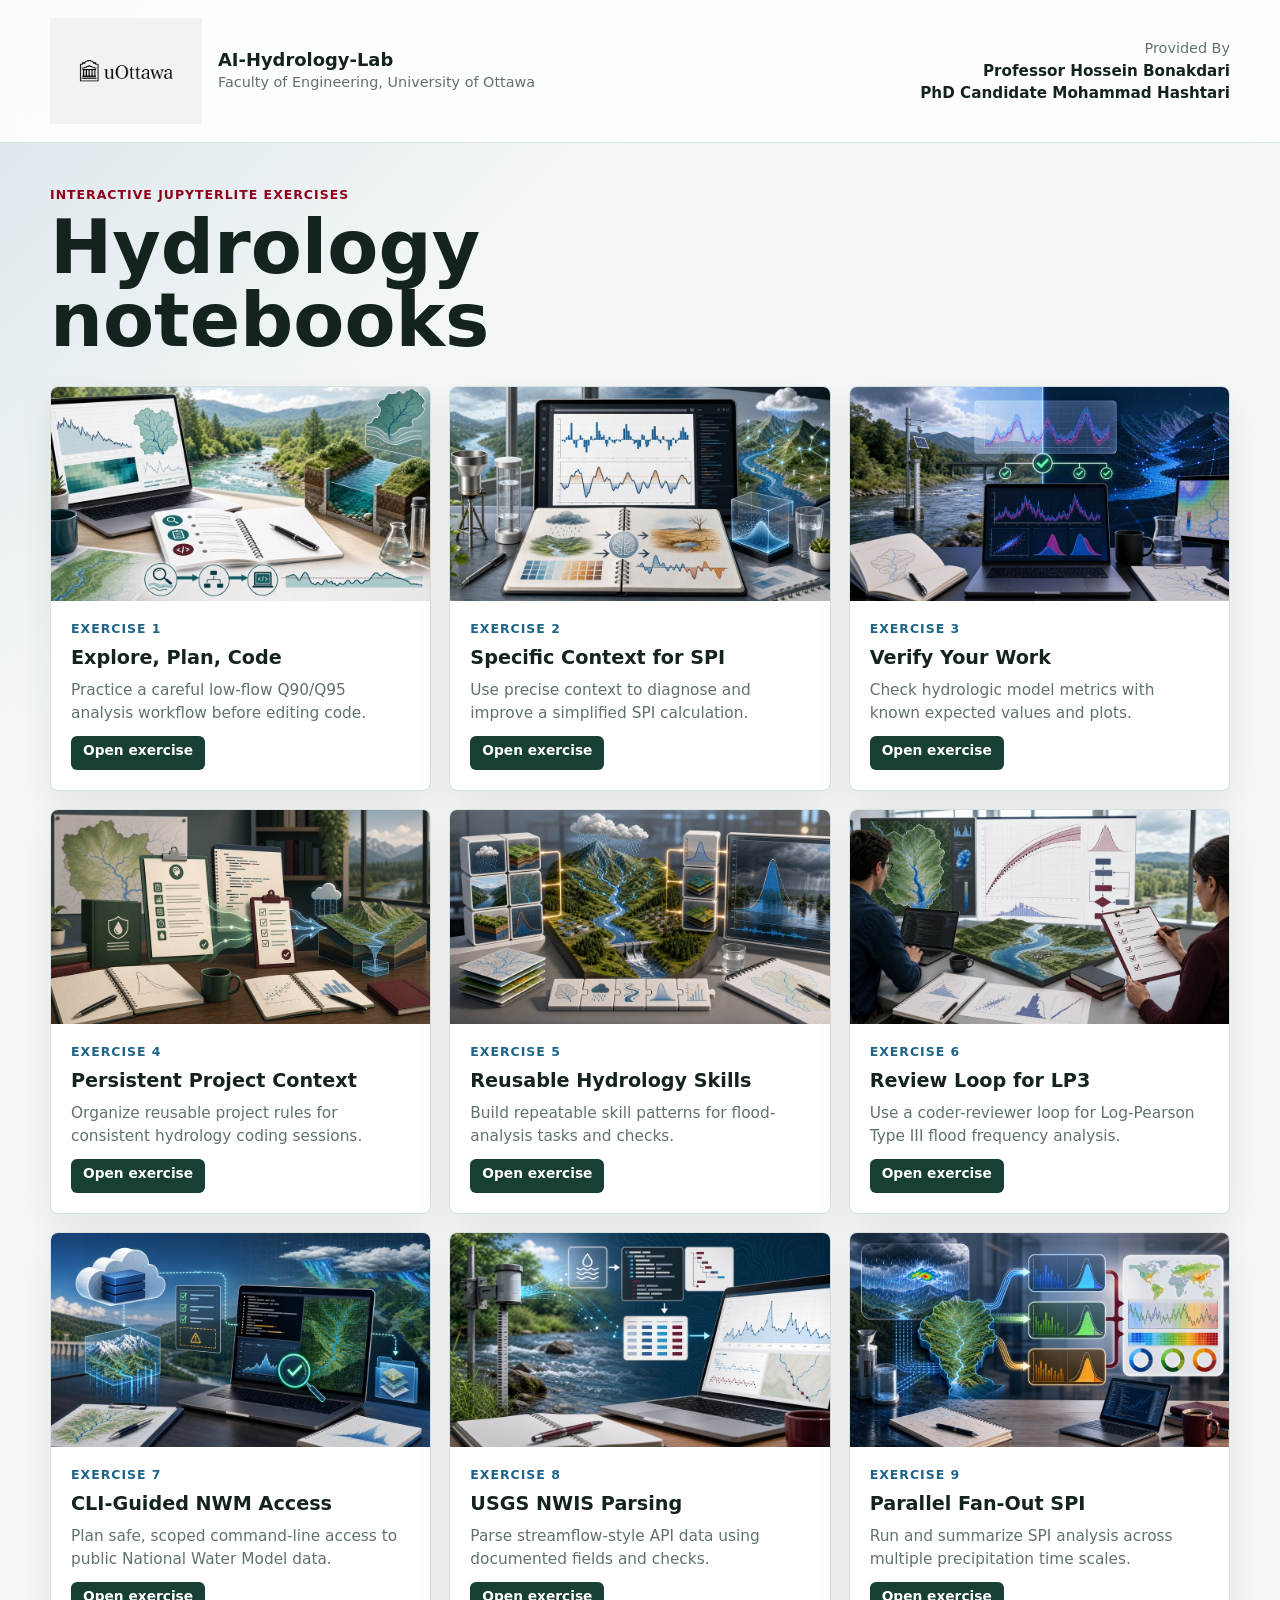
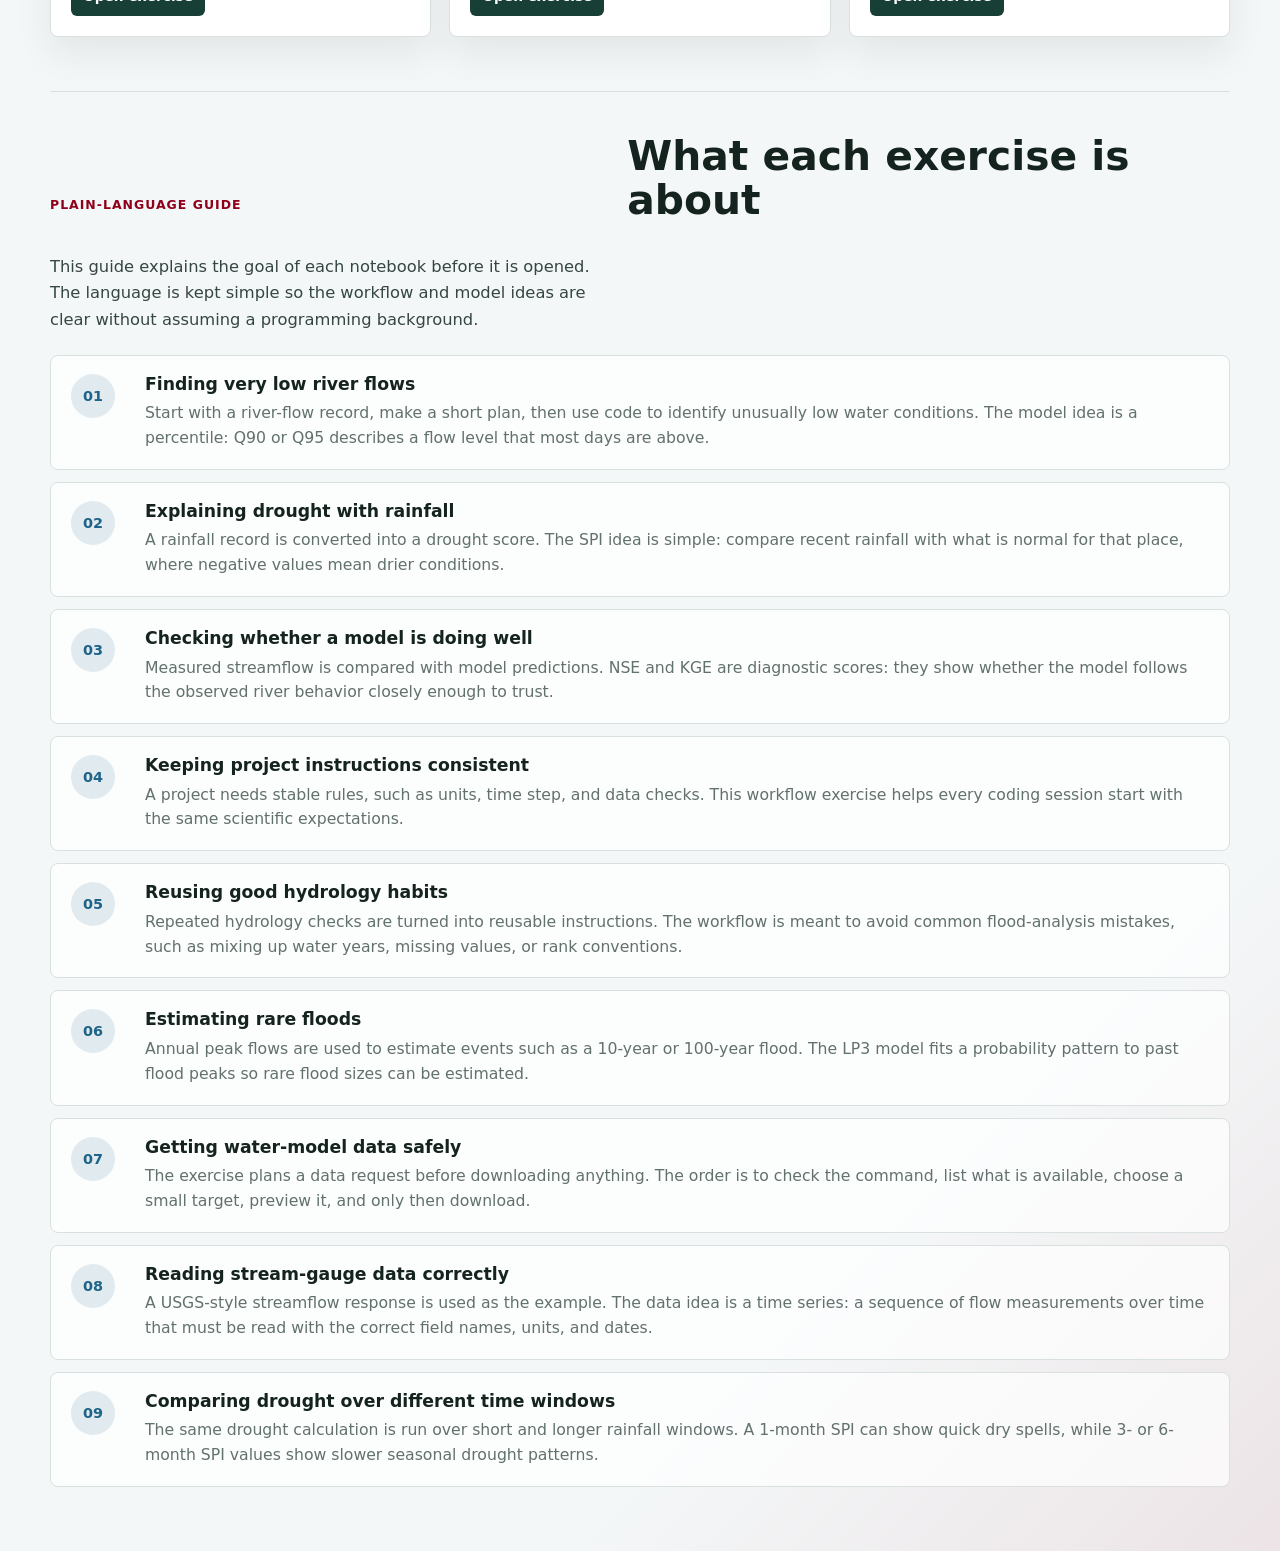
==== commit ed127847: "Add exercise buttons and README overview" ====
--- a/site/index.html
+++ b/site/index.html
@@ -42,86 +42,95 @@
       </section>
 
       <section class="exercise-grid" aria-label="Exercise cards">
-        <a class="exercise-card" href="lab/index.html?path=notebooks/01_explore_plan_code.ipynb">
+        <article class="exercise-card">
           <img src="assets/exercise-01.jpg" alt="Low-flow analysis thumbnail">
           <div class="card-copy">
             <span>Exercise 1</span>
             <h2>Explore, Plan, Code</h2>
             <p>Practice a careful low-flow Q90/Q95 analysis workflow before editing code.</p>
-          </div>
-        </a>
-
-        <a class="exercise-card" href="lab/index.html?path=notebooks/02_specific_context_spi.ipynb">
+            <a class="card-button" href="lab/index.html?path=notebooks/01_explore_plan_code.ipynb">Open exercise</a>
+          </div>
+        </article>
+
+        <article class="exercise-card">
           <img src="assets/exercise-02.jpg" alt="SPI drought analysis thumbnail">
           <div class="card-copy">
             <span>Exercise 2</span>
             <h2>Specific Context for SPI</h2>
             <p>Use precise context to diagnose and improve a simplified SPI calculation.</p>
-          </div>
-        </a>
-
-        <a class="exercise-card" href="lab/index.html?path=notebooks/03_verify_your_work_metrics.ipynb">
+            <a class="card-button" href="lab/index.html?path=notebooks/02_specific_context_spi.ipynb">Open exercise</a>
+          </div>
+        </article>
+
+        <article class="exercise-card">
           <img src="assets/exercise-03.jpg" alt="Model metric verification thumbnail">
           <div class="card-copy">
             <span>Exercise 3</span>
             <h2>Verify Your Work</h2>
             <p>Check hydrologic model metrics with known expected values and plots.</p>
-          </div>
-        </a>
-
-        <a class="exercise-card" href="lab/index.html?path=notebooks/04_persistent_project_context.ipynb">
+            <a class="card-button" href="lab/index.html?path=notebooks/03_verify_your_work_metrics.ipynb">Open exercise</a>
+          </div>
+        </article>
+
+        <article class="exercise-card">
           <img src="assets/exercise-04.jpg" alt="Project context workflow thumbnail">
           <div class="card-copy">
             <span>Exercise 4</span>
             <h2>Persistent Project Context</h2>
             <p>Organize reusable project rules for consistent hydrology coding sessions.</p>
-          </div>
-        </a>
-
-        <a class="exercise-card" href="lab/index.html?path=notebooks/05_reusable_hydrology_skills.ipynb">
+            <a class="card-button" href="lab/index.html?path=notebooks/04_persistent_project_context.ipynb">Open exercise</a>
+          </div>
+        </article>
+
+        <article class="exercise-card">
           <img src="assets/exercise-05.jpg" alt="Reusable hydrology skill thumbnail">
           <div class="card-copy">
             <span>Exercise 5</span>
             <h2>Reusable Hydrology Skills</h2>
             <p>Build repeatable skill patterns for flood-analysis tasks and checks.</p>
-          </div>
-        </a>
-
-        <a class="exercise-card" href="lab/index.html?path=notebooks/06_review_loop_lp3_frequency.ipynb">
+            <a class="card-button" href="lab/index.html?path=notebooks/05_reusable_hydrology_skills.ipynb">Open exercise</a>
+          </div>
+        </article>
+
+        <article class="exercise-card">
           <img src="assets/exercise-06.jpg" alt="Flood frequency review thumbnail">
           <div class="card-copy">
             <span>Exercise 6</span>
             <h2>Review Loop for LP3</h2>
             <p>Use a coder-reviewer loop for Log-Pearson Type III flood frequency analysis.</p>
-          </div>
-        </a>
-
-        <a class="exercise-card" href="lab/index.html?path=notebooks/07_cli_guided_nwm_data_access.ipynb">
+            <a class="card-button" href="lab/index.html?path=notebooks/06_review_loop_lp3_frequency.ipynb">Open exercise</a>
+          </div>
+        </article>
+
+        <article class="exercise-card">
           <img src="assets/exercise-07.jpg" alt="NWM data access thumbnail">
           <div class="card-copy">
             <span>Exercise 7</span>
             <h2>CLI-Guided NWM Access</h2>
             <p>Plan safe, scoped command-line access to public National Water Model data.</p>
-          </div>
-        </a>
-
-        <a class="exercise-card" href="lab/index.html?path=notebooks/08_api_grounded_usgs_nwis_streamflow.ipynb">
+            <a class="card-button" href="lab/index.html?path=notebooks/07_cli_guided_nwm_data_access.ipynb">Open exercise</a>
+          </div>
+        </article>
+
+        <article class="exercise-card">
           <img src="assets/exercise-08.jpg" alt="USGS streamflow parsing thumbnail">
           <div class="card-copy">
             <span>Exercise 8</span>
             <h2>USGS NWIS Parsing</h2>
             <p>Parse streamflow-style API data using documented fields and checks.</p>
-          </div>
-        </a>
-
-        <a class="exercise-card" href="lab/index.html?path=notebooks/09_parallel_fanout_spi_timescales.ipynb">
+            <a class="card-button" href="lab/index.html?path=notebooks/08_api_grounded_usgs_nwis_streamflow.ipynb">Open exercise</a>
+          </div>
+        </article>
+
+        <article class="exercise-card">
           <img src="assets/exercise-09.jpg" alt="Parallel SPI timescale thumbnail">
           <div class="card-copy">
             <span>Exercise 9</span>
             <h2>Parallel Fan-Out SPI</h2>
             <p>Run and summarize SPI analysis across multiple precipitation time scales.</p>
-          </div>
-        </a>
+            <a class="card-button" href="lab/index.html?path=notebooks/09_parallel_fanout_spi_timescales.ipynb">Open exercise</a>
+          </div>
+        </article>
       </section>
 
       <section class="plain-guide" aria-labelledby="plain-guide-title">
--- a/site/styles.css
+++ b/site/styles.css
@@ -215,17 +215,14 @@
   border-radius: 8px;
   background: var(--surface);
   color: inherit;
-  text-decoration: none;
   box-shadow: 0 16px 36px rgba(21, 35, 31, 0.08);
   transition: transform 160ms ease, box-shadow 160ms ease, border-color 160ms ease;
 }
 
-.exercise-card:hover,
-.exercise-card:focus-visible {
+.exercise-card:hover {
   transform: translateY(-3px);
   border-color: rgba(30, 99, 136, 0.5);
   box-shadow: 0 22px 48px rgba(21, 35, 31, 0.14);
-  outline: none;
 }
 
 .exercise-card img {
@@ -237,8 +234,8 @@
 }
 
 .card-copy {
-  display: grid;
-  align-content: start;
+  display: flex;
+  flex-direction: column;
   gap: 10px;
   padding: 20px;
 }
@@ -265,6 +262,27 @@
   overflow-wrap: break-word;
 }
 
+.card-button {
+  align-self: flex-start;
+  margin-top: auto;
+  min-height: 34px;
+  padding: 8px 12px;
+  border-radius: 6px;
+  background: var(--green);
+  color: #fff;
+  font-size: 0.86rem;
+  font-weight: 800;
+  line-height: 1;
+  text-decoration: none;
+}
+
+.card-button:hover,
+.card-button:focus-visible {
+  background: var(--garnet);
+  outline: 3px solid rgba(143, 0, 26, 0.14);
+  outline-offset: 2px;
+}
+
 @media (max-width: 920px) {
   .header-inner {
     align-items: start;
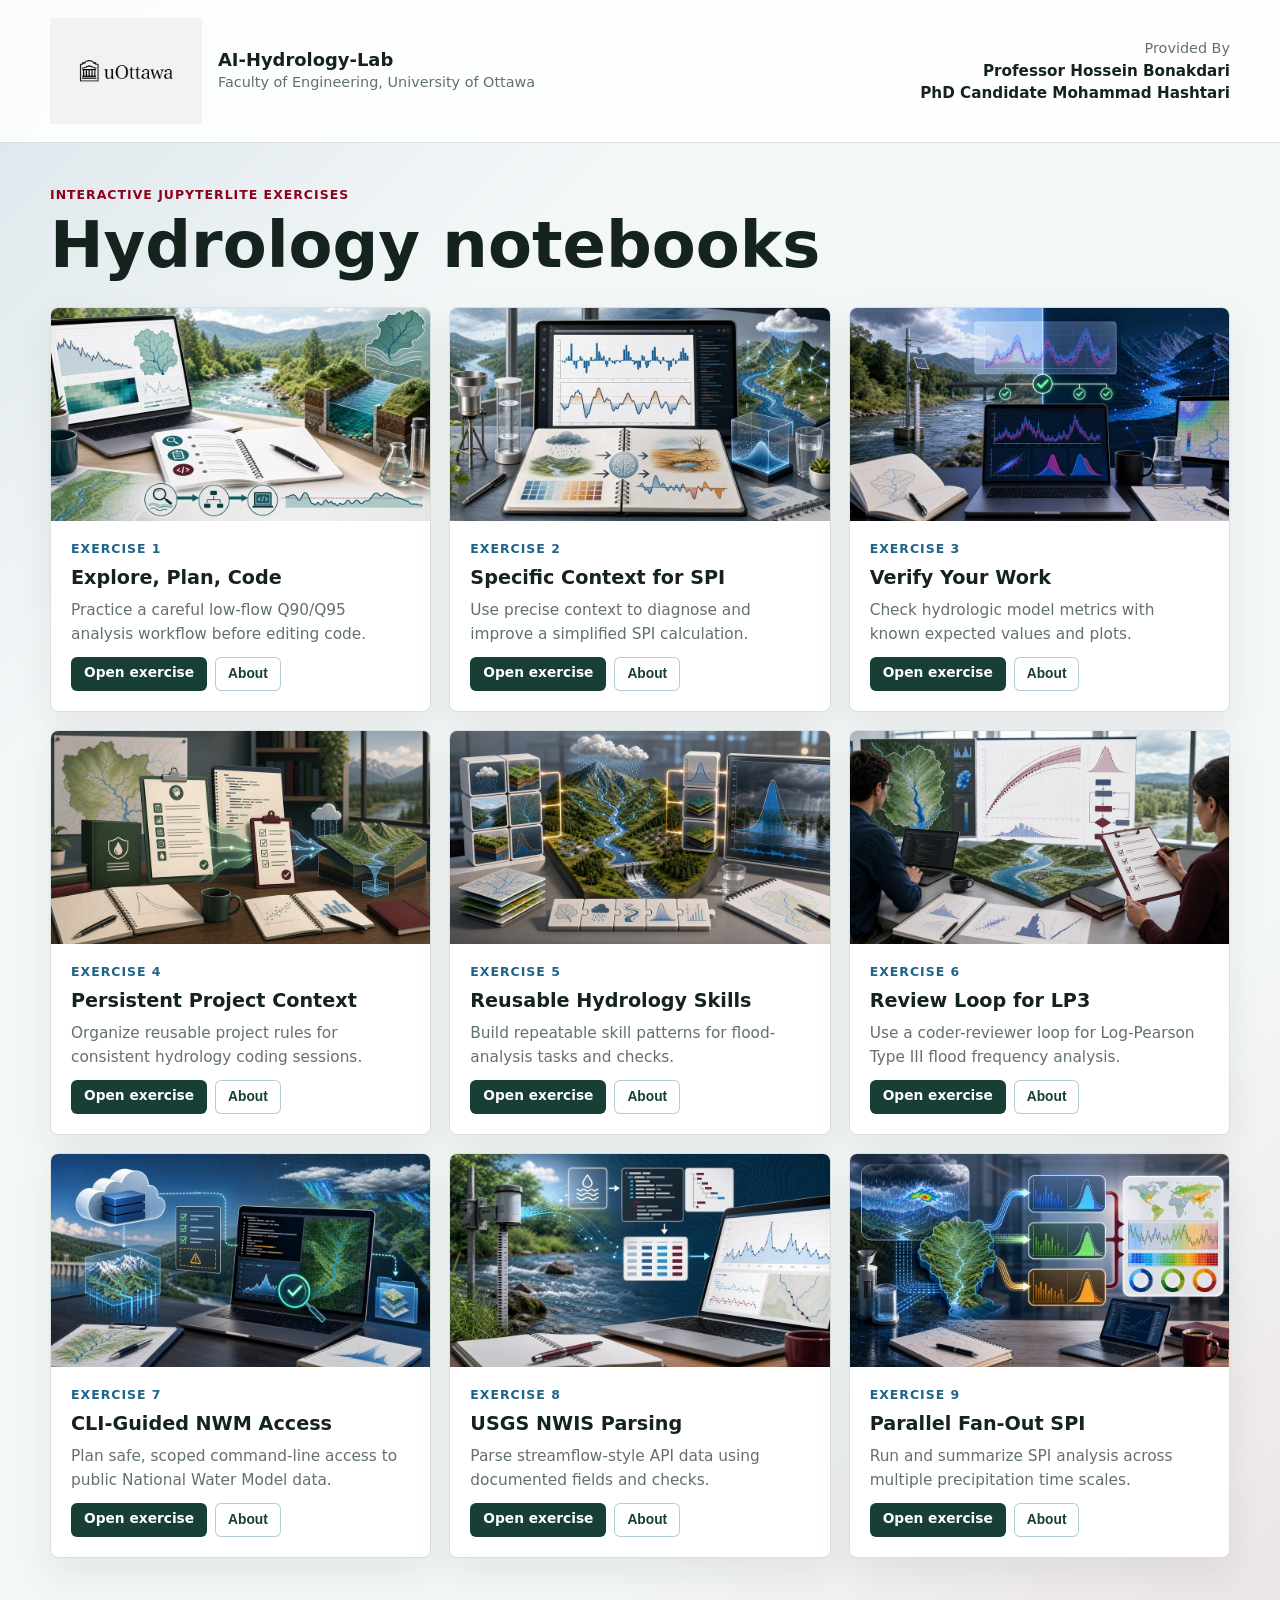
==== commit 61119233: "Move exercise explanations into card popups" ====
--- a/site/index.html
+++ b/site/index.html
@@ -9,6 +9,7 @@
       content="Browser-based hydrology notebook exercises from the Faculty of Engineering, University of Ottawa."
     >
     <link rel="stylesheet" href="styles.css">
+    <script src="exercise-dialogs.js" defer></script>
     <script id="jupyter-config-data" type="application/json">
       {}
     </script>
@@ -48,7 +49,10 @@
             <span>Exercise 1</span>
             <h2>Explore, Plan, Code</h2>
             <p>Practice a careful low-flow Q90/Q95 analysis workflow before editing code.</p>
-            <a class="card-button" href="lab/index.html?path=notebooks/01_explore_plan_code.ipynb">Open exercise</a>
+            <div class="card-actions">
+              <a class="card-button" href="lab/index.html?path=notebooks/01_explore_plan_code.ipynb">Open exercise</a>
+              <button class="card-button card-button-secondary" type="button" data-about-open="about-01">About</button>
+            </div>
           </div>
         </article>
 
@@ -58,7 +62,10 @@
             <span>Exercise 2</span>
             <h2>Specific Context for SPI</h2>
             <p>Use precise context to diagnose and improve a simplified SPI calculation.</p>
-            <a class="card-button" href="lab/index.html?path=notebooks/02_specific_context_spi.ipynb">Open exercise</a>
+            <div class="card-actions">
+              <a class="card-button" href="lab/index.html?path=notebooks/02_specific_context_spi.ipynb">Open exercise</a>
+              <button class="card-button card-button-secondary" type="button" data-about-open="about-02">About</button>
+            </div>
           </div>
         </article>
 
@@ -68,7 +75,10 @@
             <span>Exercise 3</span>
             <h2>Verify Your Work</h2>
             <p>Check hydrologic model metrics with known expected values and plots.</p>
-            <a class="card-button" href="lab/index.html?path=notebooks/03_verify_your_work_metrics.ipynb">Open exercise</a>
+            <div class="card-actions">
+              <a class="card-button" href="lab/index.html?path=notebooks/03_verify_your_work_metrics.ipynb">Open exercise</a>
+              <button class="card-button card-button-secondary" type="button" data-about-open="about-03">About</button>
+            </div>
           </div>
         </article>
 
@@ -78,7 +88,10 @@
             <span>Exercise 4</span>
             <h2>Persistent Project Context</h2>
             <p>Organize reusable project rules for consistent hydrology coding sessions.</p>
-            <a class="card-button" href="lab/index.html?path=notebooks/04_persistent_project_context.ipynb">Open exercise</a>
+            <div class="card-actions">
+              <a class="card-button" href="lab/index.html?path=notebooks/04_persistent_project_context.ipynb">Open exercise</a>
+              <button class="card-button card-button-secondary" type="button" data-about-open="about-04">About</button>
+            </div>
           </div>
         </article>
 
@@ -88,7 +101,10 @@
             <span>Exercise 5</span>
             <h2>Reusable Hydrology Skills</h2>
             <p>Build repeatable skill patterns for flood-analysis tasks and checks.</p>
-            <a class="card-button" href="lab/index.html?path=notebooks/05_reusable_hydrology_skills.ipynb">Open exercise</a>
+            <div class="card-actions">
+              <a class="card-button" href="lab/index.html?path=notebooks/05_reusable_hydrology_skills.ipynb">Open exercise</a>
+              <button class="card-button card-button-secondary" type="button" data-about-open="about-05">About</button>
+            </div>
           </div>
         </article>
 
@@ -98,7 +114,10 @@
             <span>Exercise 6</span>
             <h2>Review Loop for LP3</h2>
             <p>Use a coder-reviewer loop for Log-Pearson Type III flood frequency analysis.</p>
-            <a class="card-button" href="lab/index.html?path=notebooks/06_review_loop_lp3_frequency.ipynb">Open exercise</a>
+            <div class="card-actions">
+              <a class="card-button" href="lab/index.html?path=notebooks/06_review_loop_lp3_frequency.ipynb">Open exercise</a>
+              <button class="card-button card-button-secondary" type="button" data-about-open="about-06">About</button>
+            </div>
           </div>
         </article>
 
@@ -108,7 +127,10 @@
             <span>Exercise 7</span>
             <h2>CLI-Guided NWM Access</h2>
             <p>Plan safe, scoped command-line access to public National Water Model data.</p>
-            <a class="card-button" href="lab/index.html?path=notebooks/07_cli_guided_nwm_data_access.ipynb">Open exercise</a>
+            <div class="card-actions">
+              <a class="card-button" href="lab/index.html?path=notebooks/07_cli_guided_nwm_data_access.ipynb">Open exercise</a>
+              <button class="card-button card-button-secondary" type="button" data-about-open="about-07">About</button>
+            </div>
           </div>
         </article>
 
@@ -118,7 +140,10 @@
             <span>Exercise 8</span>
             <h2>USGS NWIS Parsing</h2>
             <p>Parse streamflow-style API data using documented fields and checks.</p>
-            <a class="card-button" href="lab/index.html?path=notebooks/08_api_grounded_usgs_nwis_streamflow.ipynb">Open exercise</a>
+            <div class="card-actions">
+              <a class="card-button" href="lab/index.html?path=notebooks/08_api_grounded_usgs_nwis_streamflow.ipynb">Open exercise</a>
+              <button class="card-button card-button-secondary" type="button" data-about-open="about-08">About</button>
+            </div>
           </div>
         </article>
 
@@ -128,132 +153,129 @@
             <span>Exercise 9</span>
             <h2>Parallel Fan-Out SPI</h2>
             <p>Run and summarize SPI analysis across multiple precipitation time scales.</p>
-            <a class="card-button" href="lab/index.html?path=notebooks/09_parallel_fanout_spi_timescales.ipynb">Open exercise</a>
-          </div>
-        </article>
-      </section>
-
-      <section class="plain-guide" aria-labelledby="plain-guide-title">
-        <div class="plain-guide-heading">
-          <p class="eyebrow">Plain-language guide</p>
-          <h2 id="plain-guide-title">What each exercise is about</h2>
-          <p>
-            This guide explains the goal of each notebook before it is opened.
-            The language is kept simple so the workflow and model ideas are clear
-            without assuming a programming background.
-          </p>
-        </div>
-
-        <div class="guide-list">
-          <article class="guide-item">
-            <span>01</span>
-            <div>
-              <h3>Finding very low river flows</h3>
-              <p>
-                Start with a river-flow record, make a short plan, then use code to
-                identify unusually low water conditions. The model idea is a percentile:
-                Q90 or Q95 describes a flow level that most days are above.
-              </p>
-            </div>
-          </article>
-
-          <article class="guide-item">
-            <span>02</span>
-            <div>
-              <h3>Explaining drought with rainfall</h3>
-              <p>
-                A rainfall record is converted into a drought score. The SPI idea is
-                simple: compare recent rainfall with what is normal for
-                that place, where negative values mean drier conditions.
-              </p>
-            </div>
-          </article>
-
-          <article class="guide-item">
-            <span>03</span>
-            <div>
-              <h3>Checking whether a model is doing well</h3>
-              <p>
-                Measured streamflow is compared with model predictions. NSE and KGE
-                are diagnostic scores: they show whether the model follows the observed
-                river behavior closely enough to trust.
-              </p>
-            </div>
-          </article>
-
-          <article class="guide-item">
-            <span>04</span>
-            <div>
-              <h3>Keeping project instructions consistent</h3>
-              <p>
-                A project needs stable rules, such as units, time step,
-                and data checks. This workflow exercise helps every coding
-                session start with the same scientific expectations.
-              </p>
-            </div>
-          </article>
-
-          <article class="guide-item">
-            <span>05</span>
-            <div>
-              <h3>Reusing good hydrology habits</h3>
-              <p>
-                Repeated hydrology checks are turned into reusable instructions. The
-                workflow is meant to avoid common flood-analysis mistakes, such as mixing up
-                water years, missing values, or rank conventions.
-              </p>
-            </div>
-          </article>
-
-          <article class="guide-item">
-            <span>06</span>
-            <div>
-              <h3>Estimating rare floods</h3>
-              <p>
-                Annual peak flows are used to estimate events such as a 10-year or
-                100-year flood. The LP3 model fits a probability pattern to past flood
-                peaks so rare flood sizes can be estimated.
-              </p>
-            </div>
-          </article>
-
-          <article class="guide-item">
-            <span>07</span>
-            <div>
-              <h3>Getting water-model data safely</h3>
-              <p>
-                The exercise plans a data request before downloading anything.
-                The order is to check the command, list what is available, choose a
-                small target, preview it, and only then download.
-              </p>
-            </div>
-          </article>
-
-          <article class="guide-item">
-            <span>08</span>
-            <div>
-              <h3>Reading stream-gauge data correctly</h3>
-              <p>
-                A USGS-style streamflow response is used as the example. The data idea is a
-                time series: a sequence of flow measurements over time that must be read
-                with the correct field names, units, and dates.
-              </p>
-            </div>
-          </article>
-
-          <article class="guide-item">
-            <span>09</span>
-            <div>
-              <h3>Comparing drought over different time windows</h3>
-              <p>
-                The same drought calculation is run over short and longer rainfall windows.
-                A 1-month SPI can show quick dry spells, while 3- or 6-month SPI values
-                show slower seasonal drought patterns.
-              </p>
-            </div>
-          </article>
-        </div>
+            <div class="card-actions">
+              <a class="card-button" href="lab/index.html?path=notebooks/09_parallel_fanout_spi_timescales.ipynb">Open exercise</a>
+              <button class="card-button card-button-secondary" type="button" data-about-open="about-09">About</button>
+            </div>
+          </div>
+        </article>
       </section>
     </main>
+
+    <dialog class="about-dialog" id="about-01" aria-labelledby="about-01-title">
+      <article>
+        <button class="dialog-close" type="button" data-about-close aria-label="Close">Close</button>
+        <p class="eyebrow">Exercise 1</p>
+        <h2 id="about-01-title">Finding very low river flows</h2>
+        <p>
+          Start with a river-flow record and identify unusually low water conditions.
+          The hydrology idea is a percentile: Q90 or Q95 describes a flow level that
+          most days are above.
+        </p>
+      </article>
+    </dialog>
+
+    <dialog class="about-dialog" id="about-02" aria-labelledby="about-02-title">
+      <article>
+        <button class="dialog-close" type="button" data-about-close aria-label="Close">Close</button>
+        <p class="eyebrow">Exercise 2</p>
+        <h2 id="about-02-title">Explaining drought with rainfall</h2>
+        <p>
+          A rainfall record is converted into a drought score. SPI compares recent
+          rainfall with what is normal for that place, where negative values mean
+          drier conditions.
+        </p>
+      </article>
+    </dialog>
+
+    <dialog class="about-dialog" id="about-03" aria-labelledby="about-03-title">
+      <article>
+        <button class="dialog-close" type="button" data-about-close aria-label="Close">Close</button>
+        <p class="eyebrow">Exercise 3</p>
+        <h2 id="about-03-title">Checking whether a model is doing well</h2>
+        <p>
+          Measured streamflow is compared with model predictions. NSE and KGE are
+          scores that show whether the model follows the observed river behavior
+          closely enough to trust.
+        </p>
+      </article>
+    </dialog>
+
+    <dialog class="about-dialog" id="about-04" aria-labelledby="about-04-title">
+      <article>
+        <button class="dialog-close" type="button" data-about-close aria-label="Close">Close</button>
+        <p class="eyebrow">Exercise 4</p>
+        <h2 id="about-04-title">Keeping project instructions consistent</h2>
+        <p>
+          Hydrology projects need stable rules, such as units, time step, and data
+          checks. This exercise is about keeping those scientific expectations visible
+          from one coding session to the next.
+        </p>
+      </article>
+    </dialog>
+
+    <dialog class="about-dialog" id="about-05" aria-labelledby="about-05-title">
+      <article>
+        <button class="dialog-close" type="button" data-about-close aria-label="Close">Close</button>
+        <p class="eyebrow">Exercise 5</p>
+        <h2 id="about-05-title">Reusing good hydrology habits</h2>
+        <p>
+          Repeated hydrology checks are turned into reusable instructions. The goal is
+          to avoid common flood-analysis mistakes, such as mixing up water years,
+          missing values, or rank conventions.
+        </p>
+      </article>
+    </dialog>
+
+    <dialog class="about-dialog" id="about-06" aria-labelledby="about-06-title">
+      <article>
+        <button class="dialog-close" type="button" data-about-close aria-label="Close">Close</button>
+        <p class="eyebrow">Exercise 6</p>
+        <h2 id="about-06-title">Estimating rare floods</h2>
+        <p>
+          Annual peak flows are used to estimate events such as a 10-year or 100-year
+          flood. The LP3 model fits a probability pattern to past flood peaks so rare
+          flood sizes can be estimated.
+        </p>
+      </article>
+    </dialog>
+
+    <dialog class="about-dialog" id="about-07" aria-labelledby="about-07-title">
+      <article>
+        <button class="dialog-close" type="button" data-about-close aria-label="Close">Close</button>
+        <p class="eyebrow">Exercise 7</p>
+        <h2 id="about-07-title">Getting water-model data safely</h2>
+        <p>
+          The National Water Model contains many files. The hydrology idea is to narrow
+          the data request before taking action, so the work stays small, traceable,
+          and focused on the right location or time period.
+        </p>
+      </article>
+    </dialog>
+
+    <dialog class="about-dialog" id="about-08" aria-labelledby="about-08-title">
+      <article>
+        <button class="dialog-close" type="button" data-about-close aria-label="Close">Close</button>
+        <p class="eyebrow">Exercise 8</p>
+        <h2 id="about-08-title">Reading stream-gauge data correctly</h2>
+        <p>
+          USGS-style streamflow data describe measurements through time. Each value
+          only makes sense when its date, unit, site, and field name are read correctly.
+        </p>
+      </article>
+    </dialog>
+
+    <dialog class="about-dialog" id="about-09" aria-labelledby="about-09-title">
+      <article>
+        <button class="dialog-close" type="button" data-about-close aria-label="Close">Close</button>
+        <p class="eyebrow">Exercise 9</p>
+        <h2 id="about-09-title">Comparing drought over different time windows</h2>
+        <p>
+          The same drought calculation is run over short and longer rainfall windows.
+          A 1-month SPI can show quick dry spells, while 3- or 6-month SPI values show
+          slower seasonal drought patterns.
+        </p>
+      </article>
+    </dialog>
   </body>
 </html>
--- a/site/styles.css
+++ b/site/styles.css
@@ -122,87 +122,17 @@
 
 h1 {
   margin: 0;
-  max-width: 760px;
-  font-size: 4.65rem;
-  line-height: 0.98;
+  max-width: none;
+  font-size: 4rem;
+  line-height: 1.04;
   letter-spacing: 0;
-  overflow-wrap: break-word;
+  white-space: nowrap;
 }
 
 .exercise-grid {
   display: grid;
   grid-template-columns: repeat(3, minmax(0, 1fr));
   gap: 18px;
-}
-
-.plain-guide {
-  margin-top: 54px;
-  padding-top: 42px;
-  border-top: 1px solid var(--line);
-}
-
-.plain-guide-heading {
-  display: grid;
-  grid-template-columns: minmax(0, 0.95fr) minmax(280px, 1.05fr);
-  gap: 32px;
-  align-items: end;
-  margin-bottom: 22px;
-}
-
-.plain-guide-heading h2 {
-  margin: 0;
-  max-width: 620px;
-  font-size: 2.55rem;
-  line-height: 1.08;
-}
-
-.plain-guide-heading > p:last-child {
-  margin: 0;
-  color: #354640;
-  font-size: 1.02rem;
-  line-height: 1.6;
-}
-
-.guide-list {
-  display: grid;
-  gap: 12px;
-}
-
-.guide-item {
-  display: grid;
-  grid-template-columns: 56px minmax(0, 1fr);
-  gap: 18px;
-  align-items: start;
-  padding: 18px 20px;
-  border: 1px solid var(--line);
-  border-radius: 8px;
-  background: rgba(255, 255, 255, 0.72);
-}
-
-.guide-item > span {
-  display: inline-flex;
-  align-items: center;
-  justify-content: center;
-  width: 44px;
-  height: 44px;
-  border-radius: 50%;
-  background: rgba(30, 99, 136, 0.12);
-  color: var(--blue);
-  font-size: 0.9rem;
-  font-weight: 900;
-}
-
-.guide-item h3 {
-  margin: 0 0 6px;
-  font-size: 1.08rem;
-  line-height: 1.25;
-}
-
-.guide-item p {
-  margin: 0;
-  color: var(--muted);
-  font-size: 0.98rem;
-  line-height: 1.58;
 }
 
 .exercise-card {
@@ -262,24 +192,99 @@
   overflow-wrap: break-word;
 }
 
+.card-actions {
+  display: flex;
+  flex-wrap: wrap;
+  gap: 8px;
+  margin-top: auto;
+}
+
 .card-button {
   align-self: flex-start;
-  margin-top: auto;
   min-height: 34px;
   padding: 8px 12px;
+  border: 1px solid transparent;
   border-radius: 6px;
   background: var(--green);
   color: #fff;
+  cursor: pointer;
   font-size: 0.86rem;
   font-weight: 800;
   line-height: 1;
   text-decoration: none;
 }
 
+.card-button-secondary {
+  background: #fff;
+  border-color: rgba(30, 99, 136, 0.32);
+  color: var(--green);
+}
+
 .card-button:hover,
 .card-button:focus-visible {
   background: var(--garnet);
+  color: #fff;
   outline: 3px solid rgba(143, 0, 26, 0.14);
+  outline-offset: 2px;
+}
+
+.about-dialog {
+  width: min(620px, calc(100% - 32px));
+  border: 0;
+  border-radius: 8px;
+  padding: 0;
+  background: transparent;
+  color: var(--ink);
+}
+
+.about-dialog::backdrop {
+  background: rgba(21, 35, 31, 0.46);
+}
+
+.about-dialog article {
+  position: relative;
+  padding: 30px;
+  border: 1px solid var(--line);
+  border-radius: 8px;
+  background: var(--surface);
+  box-shadow: 0 28px 72px rgba(21, 35, 31, 0.24);
+}
+
+.about-dialog h2 {
+  margin: 0;
+  padding-right: 76px;
+  font-size: 1.7rem;
+  line-height: 1.16;
+}
+
+.about-dialog p:last-child {
+  margin: 16px 0 0;
+  color: #354640;
+  font-size: 1rem;
+  line-height: 1.65;
+}
+
+.dialog-close {
+  position: absolute;
+  top: 18px;
+  right: 18px;
+  min-height: 32px;
+  padding: 7px 10px;
+  border: 1px solid var(--line);
+  border-radius: 6px;
+  background: #fff;
+  color: var(--ink);
+  cursor: pointer;
+  font: inherit;
+  font-size: 0.82rem;
+  font-weight: 800;
+}
+
+.dialog-close:hover,
+.dialog-close:focus-visible {
+  border-color: rgba(143, 0, 26, 0.5);
+  color: var(--garnet);
+  outline: 3px solid rgba(143, 0, 26, 0.12);
   outline-offset: 2px;
 }
 
@@ -303,13 +308,8 @@
     grid-template-columns: repeat(2, minmax(0, 1fr));
   }
 
-  .plain-guide-heading {
-    grid-template-columns: 1fr;
-    align-items: start;
-  }
-
   h1 {
-    font-size: 3.35rem;
+    font-size: 3rem;
   }
 }
 
@@ -334,9 +334,8 @@
   }
 
   h1 {
-    font-size: 2.06rem;
+    font-size: 1.78rem;
     line-height: 1.08;
-    max-width: 11ch;
   }
 
   .brand small,
@@ -352,23 +351,18 @@
     min-height: 0;
   }
 
-  .plain-guide {
-    margin-top: 38px;
-    padding-top: 30px;
-  }
-
-  .plain-guide-heading h2 {
-    font-size: 1.8rem;
-  }
-
-  .guide-item {
-    grid-template-columns: 1fr;
-    gap: 10px;
-    padding: 16px;
-  }
-
-  .guide-item > span {
-    width: 38px;
-    height: 38px;
-  }
-}
+  .about-dialog article {
+    padding: 24px;
+  }
+
+  .about-dialog h2 {
+    padding-right: 0;
+    font-size: 1.34rem;
+  }
+
+  .dialog-close {
+    position: static;
+    float: right;
+    margin: 0 0 12px 12px;
+  }
+}
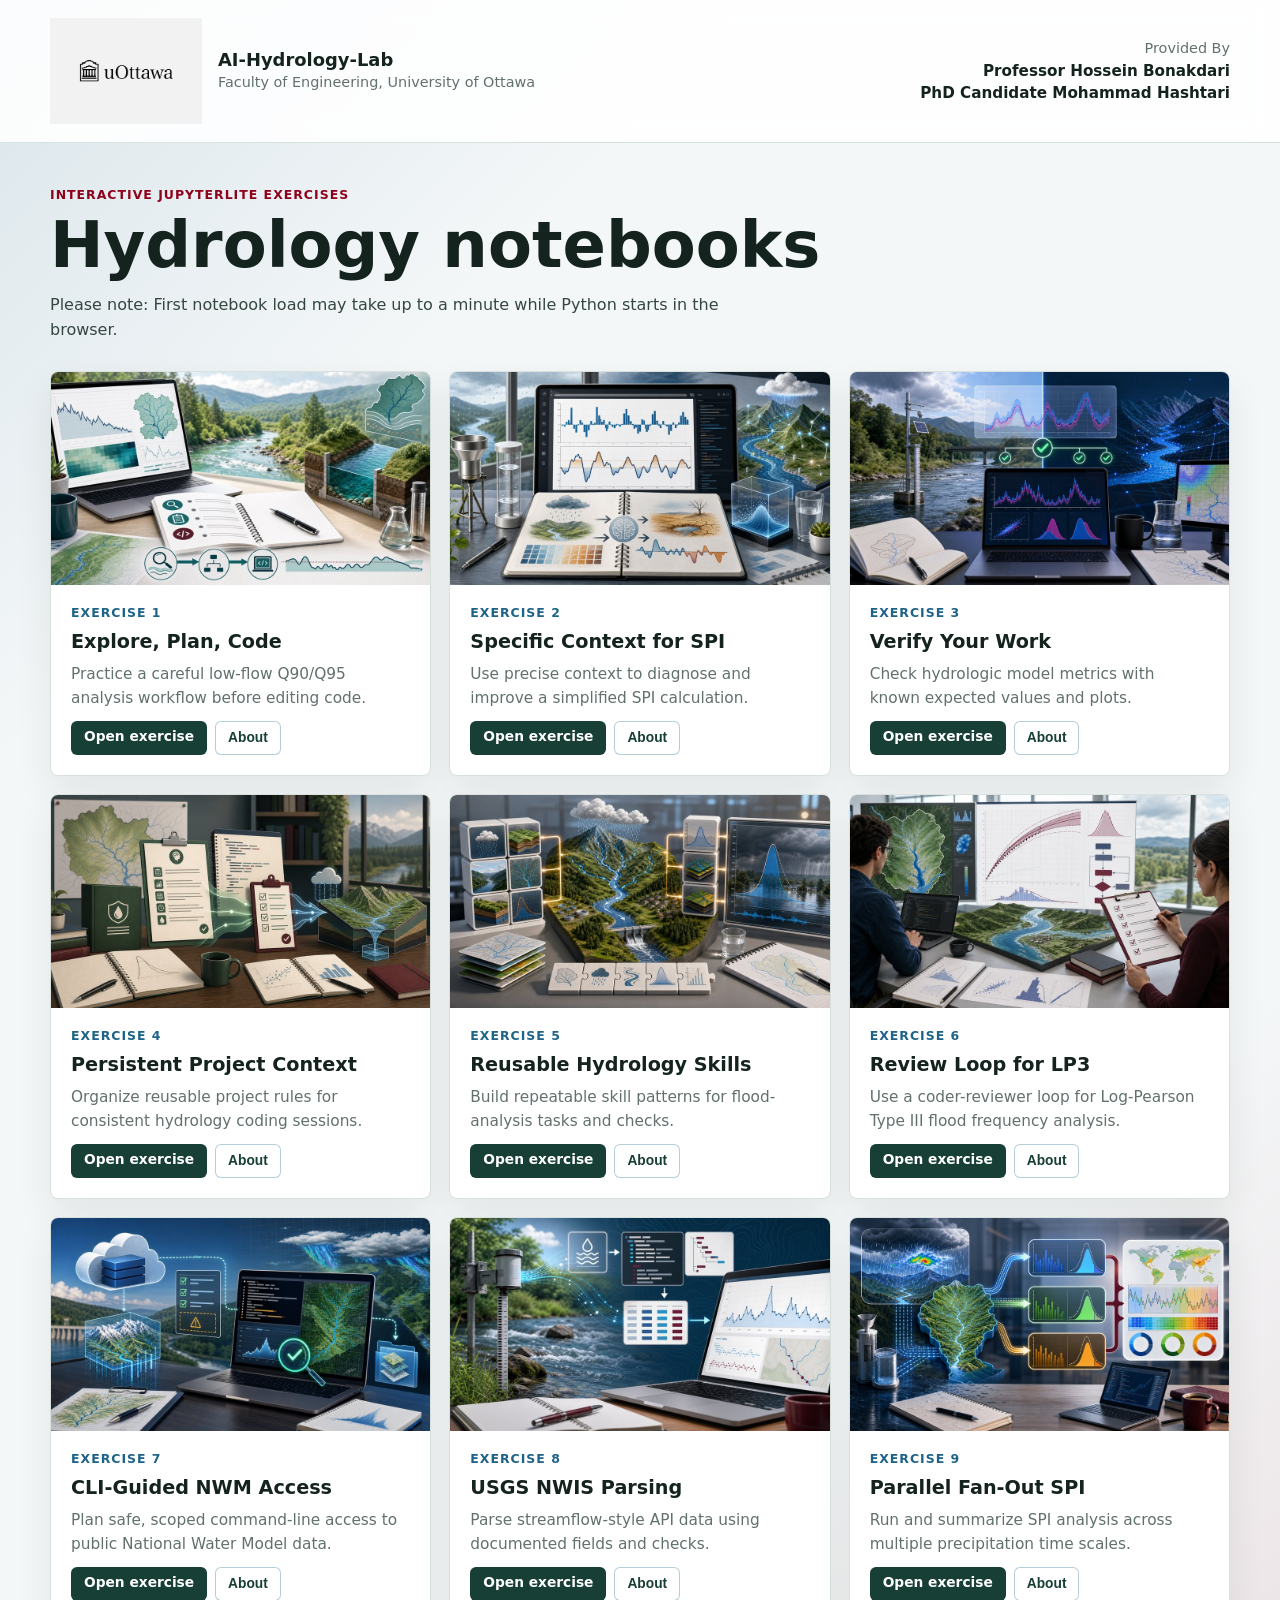
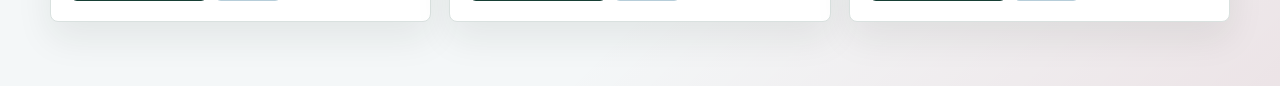
==== commit 2433b9fd: "Add notebook loading note" ====
--- a/site/index.html
+++ b/site/index.html
@@ -39,6 +39,9 @@
         <div>
           <p class="eyebrow">Interactive JupyterLite exercises</p>
           <h1 id="page-title">Hydrology notebooks</h1>
+          <p class="load-note">
+            Please note: First notebook load may take up to a minute while Python starts in the browser.
+          </p>
         </div>
       </section>
 
--- a/site/styles.css
+++ b/site/styles.css
@@ -127,6 +127,14 @@
   line-height: 1.04;
   letter-spacing: 0;
   white-space: nowrap;
+}
+
+.load-note {
+  max-width: 680px;
+  margin: 14px 0 0;
+  color: #354640;
+  font-size: 1rem;
+  line-height: 1.55;
 }
 
 .exercise-grid {
